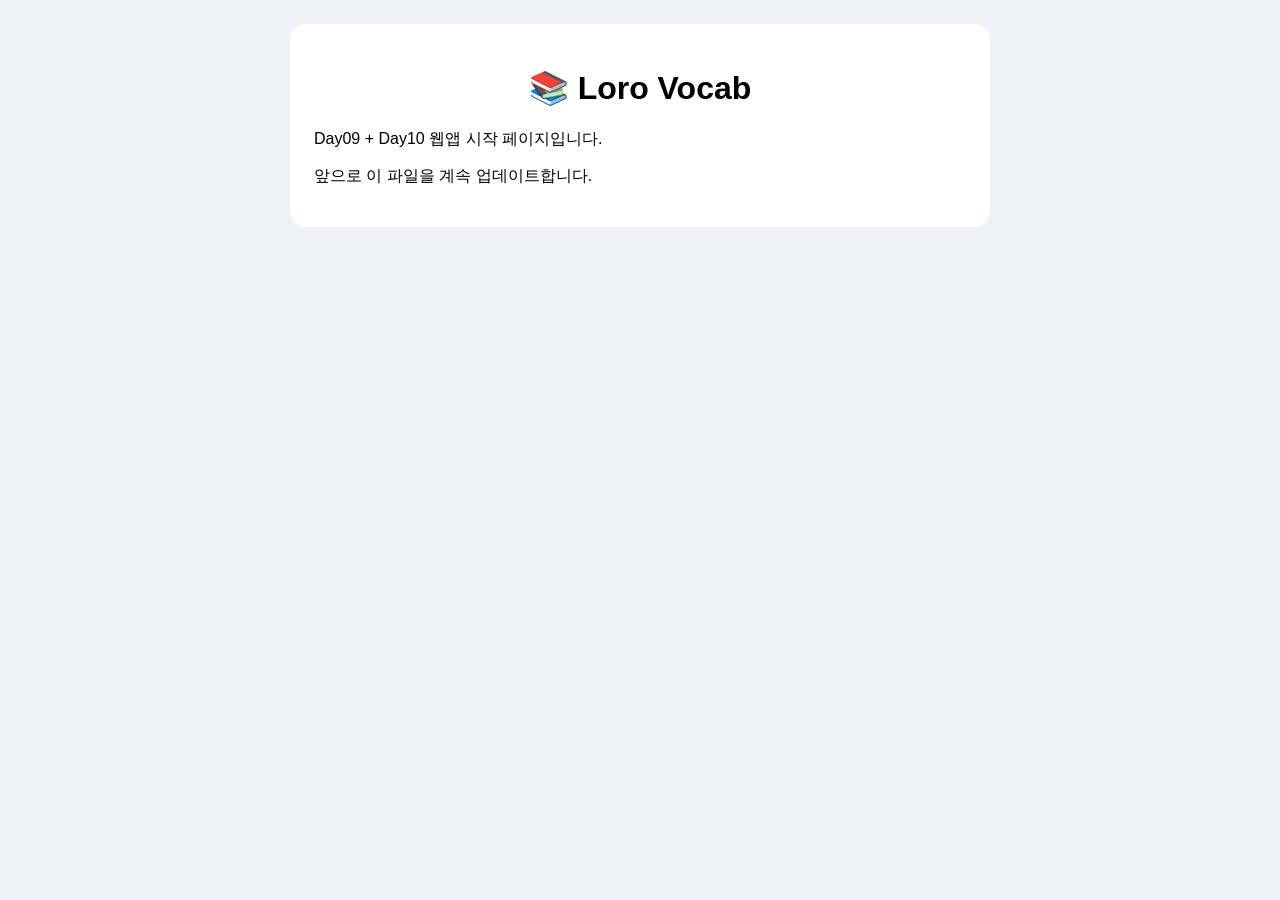
==== index.html @ e82e2d78 "Add files via upload" ====
<!doctype html><html><head><meta charset='utf-8'><meta name='viewport' content='width=device-width,initial-scale=1'><title>Loro Vocab</title><style>body{font-family:Arial;background:#eef2f7;max-width:700px;margin:auto;padding:24px}.card{background:#fff;padding:24px;border-radius:16px}h1{text-align:center}</style></head><body><div class='card'><h1>📚 Loro Vocab</h1><p>Day09 + Day10 웹앱 시작 페이지입니다.</p><p>앞으로 이 파일을 계속 업데이트합니다.</p></div></body></html>
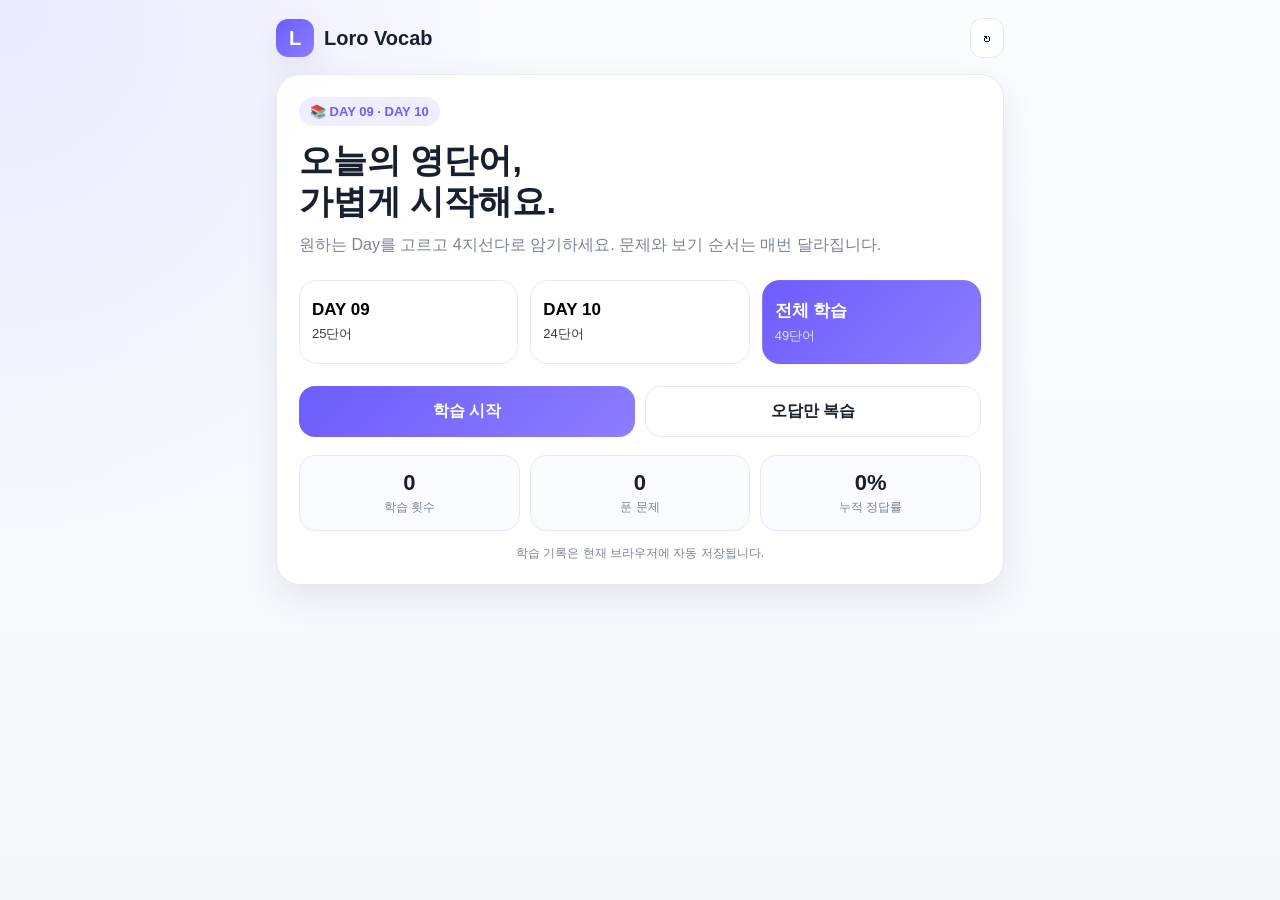
==== commit 04b40011: "Add files via upload" ====
--- a/index.html
+++ b/index.html
@@ -1 +1,296 @@
-<!doctype html><html><head><meta charset='utf-8'><meta name='viewport' content='width=device-width,initial-scale=1'><title>Loro Vocab</title><style>body{font-family:Arial;background:#eef2f7;max-width:700px;margin:auto;padding:24px}.card{background:#fff;padding:24px;border-radius:16px}h1{text-align:center}</style></head><body><div class='card'><h1>📚 Loro Vocab</h1><p>Day09 + Day10 웹앱 시작 페이지입니다.</p><p>앞으로 이 파일을 계속 업데이트합니다.</p></div></body></html>+<!doctype html>
+<html lang="ko">
+<head>
+<meta charset="utf-8">
+<meta name="viewport" content="width=device-width,initial-scale=1,viewport-fit=cover">
+<meta name="theme-color" content="#6d5dfc">
+<title>Loro Vocab</title>
+<style>
+:root {
+  --bg:#f5f7fb; --panel:#ffffff; --text:#18202f; --muted:#7a8496;
+  --line:#e6eaf0; --primary:#6d5dfc; --primary-2:#8c7dff;
+  --good:#22a06b; --bad:#e5484d; --shadow:0 12px 34px rgba(30,42,80,.09);
+}
+*{box-sizing:border-box}
+body{margin:0;background:
+radial-gradient(circle at top left,rgba(109,93,252,.12),transparent 35%),
+linear-gradient(180deg,#fbfcff 0%,var(--bg) 100%);
+color:var(--text);font-family:-apple-system,BlinkMacSystemFont,"Segoe UI",Roboto,"Noto Sans KR",sans-serif;min-height:100vh}
+button{font:inherit}
+.app{max-width:760px;margin:0 auto;padding:18px 16px 40px}
+.topbar{display:flex;align-items:center;justify-content:space-between;margin-bottom:16px}
+.brand{display:flex;align-items:center;gap:10px;font-weight:800;font-size:20px}
+.logo{width:38px;height:38px;border-radius:12px;display:grid;place-items:center;background:linear-gradient(135deg,var(--primary),var(--primary-2));color:#fff;box-shadow:var(--shadow)}
+.icon-btn{border:1px solid var(--line);background:rgba(255,255,255,.9);border-radius:12px;padding:10px 12px;cursor:pointer}
+.panel{background:rgba(255,255,255,.92);border:1px solid rgba(230,234,240,.95);border-radius:24px;padding:22px;box-shadow:var(--shadow);backdrop-filter:blur(12px)}
+.hidden{display:none!important}
+.hero h1{font-size:34px;line-height:1.2;margin:0 0 10px}
+.hero p{margin:0;color:var(--muted);line-height:1.65}
+.pill{display:inline-flex;align-items:center;gap:6px;background:#f0edff;color:var(--primary);border-radius:999px;padding:7px 11px;font-size:13px;font-weight:700;margin-bottom:14px}
+.day-grid{display:grid;grid-template-columns:repeat(3,1fr);gap:12px;margin:22px 0}
+.day-btn{border:1px solid var(--line);background:#fff;border-radius:18px;padding:18px 12px;cursor:pointer;text-align:left;transition:.18s ease}
+.day-btn:hover{transform:translateY(-1px);border-color:#cfc8ff}
+.day-btn.active{background:linear-gradient(135deg,var(--primary),var(--primary-2));color:#fff;border-color:transparent}
+.day-btn strong{display:block;font-size:17px;margin-bottom:4px}
+.day-btn span{font-size:13px;opacity:.78}
+.actions{display:grid;grid-template-columns:1fr 1fr;gap:10px}
+.primary,.secondary{border-radius:16px;padding:14px 16px;font-weight:800;cursor:pointer}
+.primary{border:0;background:linear-gradient(135deg,var(--primary),var(--primary-2));color:#fff}
+.secondary{border:1px solid var(--line);background:#fff;color:var(--text)}
+.stats{display:grid;grid-template-columns:repeat(3,1fr);gap:10px;margin-top:18px}
+.stat{background:#fafbff;border:1px solid var(--line);border-radius:16px;padding:14px;text-align:center}
+.stat strong{display:block;font-size:22px}
+.stat span{display:block;font-size:12px;color:var(--muted);margin-top:3px}
+.progress-track{height:10px;background:#edf0f5;border-radius:999px;overflow:hidden;margin-bottom:18px}
+.progress-bar{height:100%;width:0;background:linear-gradient(90deg,var(--primary),var(--primary-2));transition:.25s}
+.quiz-meta{display:flex;justify-content:space-between;color:var(--muted);font-size:14px}
+.word-card{text-align:center;padding:28px 12px 18px}
+.word-card .label{font-size:13px;color:var(--muted);margin-bottom:8px}
+.word{font-size:clamp(42px,9vw,68px);font-weight:900;letter-spacing:-1.5px;word-break:break-word}
+.speak{margin:14px auto 0;border:1px solid var(--line);background:#fff;border-radius:999px;padding:9px 13px;cursor:pointer}
+.options{display:grid;gap:11px;margin-top:8px}
+.option{width:100%;text-align:left;border:1px solid var(--line);background:#fff;color:var(--text);padding:16px;border-radius:16px;cursor:pointer;line-height:1.5;transition:.16s}
+.option:hover{border-color:#cfc8ff;background:#fcfbff}
+.option.correct{background:#e9f9f1;border-color:var(--good);color:#11633f}
+.option.wrong{background:#fff0f1;border-color:var(--bad);color:#8b1e24}
+.feedback{min-height:30px;margin:16px 0 8px;text-align:center;font-weight:800}
+.result-score{text-align:center;font-size:56px;font-weight:900;margin:8px 0}
+.result-sub{text-align:center;color:var(--muted);margin-bottom:20px}
+.wrong-list{display:grid;gap:9px;margin:14px 0 18px}
+.wrong-item{display:flex;justify-content:space-between;gap:14px;align-items:flex-start;border:1px solid var(--line);background:#fff;border-radius:14px;padding:12px 14px}
+.wrong-item span{text-align:right;color:var(--muted);font-size:14px;line-height:1.45}
+.footer-note{margin-top:14px;color:var(--muted);font-size:12px;text-align:center}
+@media(max-width:560px){
+  .day-grid{grid-template-columns:1fr}
+  .actions{grid-template-columns:1fr}
+  .stats{grid-template-columns:repeat(3,1fr)}
+  .panel{padding:18px;border-radius:20px}
+  .hero h1{font-size:29px}
+}
+</style>
+</head>
+<body>
+<main class="app">
+  <header class="topbar">
+    <div class="brand"><div class="logo">L</div><span>Loro Vocab</span></div>
+    <button id="resetBtn" class="icon-btn" title="기록 초기화">↻</button>
+  </header>
+
+  <section id="home" class="panel">
+    <div class="hero">
+      <div class="pill">📚 DAY 09 · DAY 10</div>
+      <h1>오늘의 영단어,<br>가볍게 시작해요.</h1>
+      <p>원하는 Day를 고르고 4지선다로 암기하세요. 문제와 보기 순서는 매번 달라집니다.</p>
+    </div>
+
+    <div class="day-grid">
+      <button class="day-btn" data-day="9"><strong>DAY 09</strong><span>25단어</span></button>
+      <button class="day-btn" data-day="10"><strong>DAY 10</strong><span>24단어</span></button>
+      <button class="day-btn active" data-day="all"><strong>전체 학습</strong><span>49단어</span></button>
+    </div>
+
+    <div class="actions">
+      <button id="startBtn" class="primary">학습 시작</button>
+      <button id="wrongBtn" class="secondary">오답만 복습</button>
+    </div>
+
+    <div class="stats">
+      <div class="stat"><strong id="plays">0</strong><span>학습 횟수</span></div>
+      <div class="stat"><strong id="answeredTotal">0</strong><span>푼 문제</span></div>
+      <div class="stat"><strong id="accuracy">0%</strong><span>누적 정답률</span></div>
+    </div>
+    <div class="footer-note">학습 기록은 현재 브라우저에 자동 저장됩니다.</div>
+  </section>
+
+  <section id="quiz" class="panel hidden">
+    <div class="progress-track"><div id="progress" class="progress-bar"></div></div>
+    <div class="quiz-meta"><span id="counter"></span><span id="score"></span></div>
+
+    <div class="word-card">
+      <div class="label">다음 단어의 뜻을 고르세요</div>
+      <div id="word" class="word"></div>
+      <button id="speakBtn" class="speak">🔊 발음 듣기</button>
+    </div>
+
+    <div id="options" class="options"></div>
+    <div id="feedback" class="feedback" aria-live="polite"></div>
+    <button id="nextBtn" class="primary hidden">다음 문제</button>
+    <button id="homeBtn" class="secondary" style="width:100%;margin-top:10px">학습 종료</button>
+  </section>
+
+  <section id="result" class="panel hidden">
+    <div class="pill">🎉 학습 완료</div>
+    <div id="resultScore" class="result-score"></div>
+    <div id="resultText" class="result-sub"></div>
+    <h2 style="margin:0 0 8px">틀린 단어</h2>
+    <div id="wrongList" class="wrong-list"></div>
+    <div class="actions">
+      <button id="againBtn" class="primary">같은 범위 다시</button>
+      <button id="resultHomeBtn" class="secondary">메인으로</button>
+    </div>
+  </section>
+</main>
+
+<script>
+const words=[{"day": 9, "word": "contrary", "meaning": "반대의 / 반대(되는 것)"}, {"day": 9, "word": "contrast", "meaning": "대조, 대비 / 대조하다"}, {"day": 9, "word": "controversy", "meaning": "논쟁, 논란"}, {"day": 9, "word": "counterattack", "meaning": "반격 / 반격하다"}, {"day": 9, "word": "counterfeit", "meaning": "위조의, 가짜의 / 위조품, 가짜 / 위조하다"}, {"day": 9, "word": "counterpart", "meaning": "상대방, 대응하는 사람(것)"}, {"day": 9, "word": "withdraw", "meaning": "철회하다, 취소하다, 그만두다, 인출하다, 철수하다"}, {"day": 9, "word": "withhold", "meaning": "주지 않다, 유보하다"}, {"day": 9, "word": "withstand", "meaning": "저항하다, 견디다"}, {"day": 9, "word": "adjust", "meaning": "맞추다, 조정하다, 적응하다"}, {"day": 9, "word": "accompany", "meaning": "동행하다, 수반하다"}, {"day": 9, "word": "accustomed", "meaning": "익숙한"}, {"day": 9, "word": "account", "meaning": "계좌, 설명, 이유, 계산서, 계정 / 설명하다, 원인이 되다, 차지하다"}, {"day": 9, "word": "accumulate", "meaning": "모으다, 축적하다"}, {"day": 9, "word": "appoint", "meaning": "임명하다, 지정하다, 정하다"}, {"day": 9, "word": "approach", "meaning": "접근, 접근법 / 접근하다, 다가가다, 다루다"}, {"day": 9, "word": "await", "meaning": "기다리다"}, {"day": 9, "word": "abandon", "meaning": "버리다, 떠나다, 포기하다"}, {"day": 9, "word": "arrogant", "meaning": "거만한, 오만한"}, {"day": 9, "word": "telescope", "meaning": "망원경"}, {"day": 9, "word": "telegraph", "meaning": "전보 / 전보를 치다, 알리다"}, {"day": 9, "word": "telecommute", "meaning": "재택근무하다"}, {"day": 9, "word": "autograph", "meaning": "사인, 자필 서명 / 사인하다"}, {"day": 9, "word": "autobiography", "meaning": "자서전"}, {"day": 9, "word": "automobile", "meaning": "자동차 / 자동차의"}, {"day": 10, "word": "geography", "meaning": "지리학"}, {"day": 10, "word": "geology", "meaning": "지질학"}, {"day": 10, "word": "geometry", "meaning": "기하학"}, {"day": 10, "word": "multiple", "meaning": "다수의, 다양한 / 배수"}, {"day": 10, "word": "multimedia", "meaning": "멀티미디어 / 멀티미디어의"}, {"day": 10, "word": "multitude", "meaning": "다수, 군중"}, {"day": 10, "word": "monologue", "meaning": "독백"}, {"day": 10, "word": "monoculture", "meaning": "단일 재배, 단일 문화(사회)"}, {"day": 10, "word": "union", "meaning": "조합, 연합, 단체"}, {"day": 10, "word": "unique", "meaning": "유일한, 독특한"}, {"day": 10, "word": "unify", "meaning": "통일하다, 통합하다"}, {"day": 10, "word": "unite", "meaning": "연합하다, 결합하다"}, {"day": 10, "word": "unit", "meaning": "단위, 부대, 유닛"}, {"day": 10, "word": "universe", "meaning": "우주, 전 세계"}, {"day": 10, "word": "uniform", "meaning": "제복, 교복 / 동일한, 일관된"}, {"day": 10, "word": "bilingual", "meaning": "2개 국어를 사용하는 / 2개 국어 사용자"}, {"day": 10, "word": "balance", "meaning": "균형 / 균형을 잡다"}, {"day": 10, "word": "duplicate", "meaning": "복사하다, 복제하다 / 복사의, 복사본, 복제품"}, {"day": 10, "word": "dual", "meaning": "둘의, 이중의"}, {"day": 10, "word": "twilight", "meaning": "황혼, 해질녘"}, {"day": 10, "word": "twist", "meaning": "비틀기, 굴곡 / 비틀다, 꼬다, 왜곡하다"}, {"day": 10, "word": "triangle", "meaning": "삼각형"}, {"day": 10, "word": "tribe", "meaning": "부족, 종족"}, {"day": 10, "word": "trivial", "meaning": "사소한, 하찮은"}];
+const state={selected:"all",quiz:[],index:0,score:0,answered:false,wrong:[]};
+const $=id=>document.getElementById(id);
+
+function shuffle(arr){
+  const a=[...arr];
+  for(let i=a.length-1;i>0;i--){
+    const j=Math.floor(Math.random()*(i+1));
+    [a[i],a[j]]=[a[j],a[i]];
+  }
+  return a;
+}
+
+function renderStats(){
+  const s=JSON.parse(localStorage.getItem("loroStats")||'{"plays":0,"answered":0,"correct":0}');
+  $("plays").textContent=s.plays;
+  $("answeredTotal").textContent=s.answered;
+  $("accuracy").textContent=s.answered?Math.round(s.correct/s.answered*100)+"%":"0%";
+}
+
+document.querySelectorAll(".day-btn").forEach(btn=>{
+  btn.addEventListener("click",()=>{
+    state.selected=btn.dataset.day;
+    document.querySelectorAll(".day-btn").forEach(x=>x.classList.remove("active"));
+    btn.classList.add("active");
+  });
+});
+
+function start(mode="normal"){
+  let pool;
+  if(mode==="wrong"){
+    const saved=JSON.parse(localStorage.getItem("loroWrong")||"[]");
+    pool=words.filter(w=>saved.includes(w.word));
+    if(pool.length<4){
+      alert("오답 단어가 4개 이상 쌓이면 복습할 수 있어요.");
+      return;
+    }
+  } else {
+    pool=state.selected==="all"?words:words.filter(w=>String(w.day)===state.selected);
+  }
+
+  state.quiz=shuffle(pool);
+  state.index=0;
+  state.score=0;
+  state.wrong=[];
+  state.answered=false;
+
+  $("home").classList.add("hidden");
+  $("result").classList.add("hidden");
+  $("quiz").classList.remove("hidden");
+  showQuestion();
+}
+
+function showQuestion(){
+  const q=state.quiz[state.index];
+  state.answered=false;
+  $("nextBtn").classList.add("hidden");
+  $("feedback").textContent="";
+  $("counter").textContent=`${state.index+1} / ${state.quiz.length}`;
+  $("score").textContent=`점수 ${state.score}`;
+  $("progress").style.width=`${(state.index/state.quiz.length)*100}%`;
+  $("word").textContent=q.word;
+
+  const distractors=shuffle(words.filter(w=>w.word!==q.word)).slice(0,3).map(w=>w.meaning);
+  const choices=shuffle([q.meaning,...distractors]);
+  $("options").innerHTML="";
+
+  choices.forEach(choice=>{
+    const btn=document.createElement("button");
+    btn.className="option";
+    btn.textContent=choice;
+    btn.addEventListener("click",()=>checkAnswer(btn,choice,q));
+    $("options").appendChild(btn);
+  });
+}
+
+function checkAnswer(btn,choice,q){
+  if(state.answered)return;
+  state.answered=true;
+  document.querySelectorAll(".option").forEach(x=>x.disabled=true);
+
+  if(choice===q.meaning){
+    btn.classList.add("correct");
+    state.score++;
+    $("feedback").textContent="✅ 정답입니다!";
+  } else {
+    btn.classList.add("wrong");
+    document.querySelectorAll(".option").forEach(x=>{
+      if(x.textContent===q.meaning)x.classList.add("correct");
+    });
+    $("feedback").textContent=`❌ 정답: ${q.meaning}`;
+    state.wrong.push(q);
+    const saved=new Set(JSON.parse(localStorage.getItem("loroWrong")||"[]"));
+    saved.add(q.word);
+    localStorage.setItem("loroWrong",JSON.stringify([...saved]));
+  }
+
+  $("score").textContent=`점수 ${state.score}`;
+  $("nextBtn").classList.remove("hidden");
+}
+
+function nextQuestion(){
+  state.index++;
+  if(state.index>=state.quiz.length)finish();
+  else showQuestion();
+}
+
+function finish(){
+  const s=JSON.parse(localStorage.getItem("loroStats")||'{"plays":0,"answered":0,"correct":0}');
+  s.plays++;
+  s.answered+=state.quiz.length;
+  s.correct+=state.score;
+  localStorage.setItem("loroStats",JSON.stringify(s));
+
+  $("quiz").classList.add("hidden");
+  $("result").classList.remove("hidden");
+  $("resultScore").textContent=`${state.score} / ${state.quiz.length}`;
+  $("resultText").textContent=`정답률 ${Math.round(state.score/state.quiz.length*100)}%`;
+
+  $("wrongList").innerHTML=state.wrong.length
+    ? state.wrong.map(w=>`<div class="wrong-item"><strong>${w.word}</strong><span>${w.meaning}</span></div>`).join("")
+    : "<div class='footer-note'>모든 문제를 맞혔어요. 훌륭해요!</div>";
+  renderStats();
+}
+
+function goHome(){
+  $("quiz").classList.add("hidden");
+  $("result").classList.add("hidden");
+  $("home").classList.remove("hidden");
+  renderStats();
+}
+
+function speakWord(){
+  if(!("speechSynthesis" in window)){
+    alert("이 브라우저에서는 발음 기능을 지원하지 않습니다.");
+    return;
+  }
+  speechSynthesis.cancel();
+  const u=new SpeechSynthesisUtterance($("word").textContent);
+  u.lang="en-US";
+  u.rate=.85;
+  speechSynthesis.speak(u);
+}
+
+$("startBtn").addEventListener("click",()=>start());
+$("wrongBtn").addEventListener("click",()=>start("wrong"));
+$("nextBtn").addEventListener("click",nextQuestion);
+$("homeBtn").addEventListener("click",goHome);
+$("againBtn").addEventListener("click",()=>start());
+$("resultHomeBtn").addEventListener("click",goHome);
+$("speakBtn").addEventListener("click",speakWord);
+$("resetBtn").addEventListener("click",()=>{
+  if(confirm("학습 기록과 오답 목록을 모두 초기화할까요?")){
+    localStorage.removeItem("loroStats");
+    localStorage.removeItem("loroWrong");
+    renderStats();
+  }
+});
+renderStats();
+</script>
+</body>
+</html>
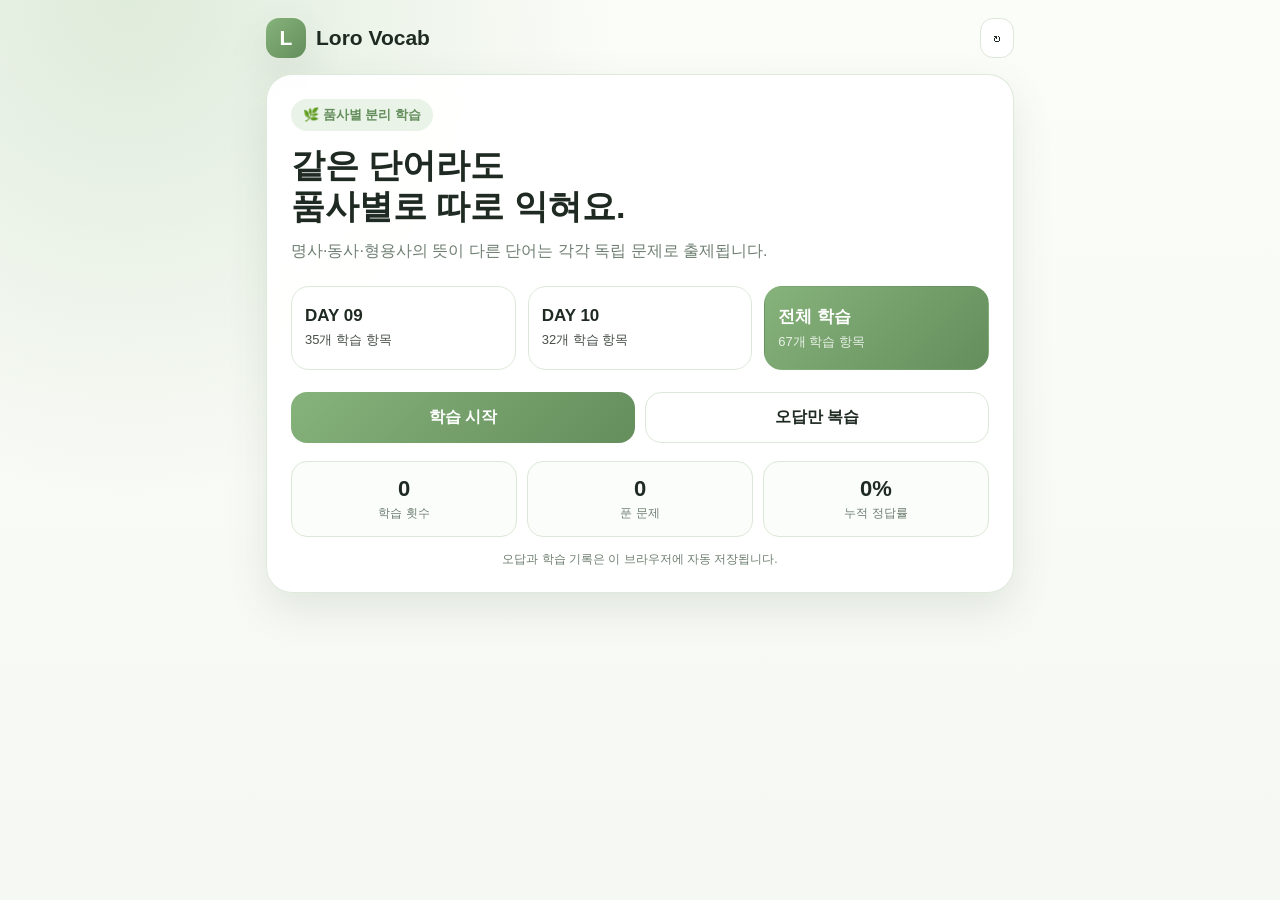
==== commit 81e335c1: "Add files via upload" ====
--- a/index.html
+++ b/index.html
@@ -3,139 +3,177 @@
 <head>
 <meta charset="utf-8">
 <meta name="viewport" content="width=device-width,initial-scale=1,viewport-fit=cover">
-<meta name="theme-color" content="#6d5dfc">
+<meta name="theme-color" content="#86B27B">
 <title>Loro Vocab</title>
 <style>
 :root {
-  --bg:#f5f7fb; --panel:#ffffff; --text:#18202f; --muted:#7a8496;
-  --line:#e6eaf0; --primary:#6d5dfc; --primary-2:#8c7dff;
-  --good:#22a06b; --bad:#e5484d; --shadow:0 12px 34px rgba(30,42,80,.09);
+  --bg:#f5f8f3;
+  --panel:#ffffff;
+  --text:#1f2a22;
+  --muted:#6f7f72;
+  --line:#dce8d8;
+  --primary:#86B27B;
+  --primary-dark:#648E5C;
+  --primary-soft:#eaf3e7;
+  --good:#2f7d4a;
+  --bad:#c85d5d;
+  --shadow:0 16px 40px rgba(67,94,62,.12);
 }
 *{box-sizing:border-box}
-body{margin:0;background:
-radial-gradient(circle at top left,rgba(109,93,252,.12),transparent 35%),
-linear-gradient(180deg,#fbfcff 0%,var(--bg) 100%);
-color:var(--text);font-family:-apple-system,BlinkMacSystemFont,"Segoe UI",Roboto,"Noto Sans KR",sans-serif;min-height:100vh}
+body{
+  margin:0;
+  min-height:100vh;
+  font-family:-apple-system,BlinkMacSystemFont,"Segoe UI",Roboto,"Noto Sans KR",sans-serif;
+  color:var(--text);
+  background:
+    radial-gradient(circle at 10% 0%,rgba(134,178,123,.24),transparent 34%),
+    linear-gradient(180deg,#fbfdf9 0%,var(--bg) 100%);
+}
 button{font:inherit}
-.app{max-width:760px;margin:0 auto;padding:18px 16px 40px}
+.app{max-width:780px;margin:0 auto;padding:18px 16px 44px}
 .topbar{display:flex;align-items:center;justify-content:space-between;margin-bottom:16px}
-.brand{display:flex;align-items:center;gap:10px;font-weight:800;font-size:20px}
-.logo{width:38px;height:38px;border-radius:12px;display:grid;place-items:center;background:linear-gradient(135deg,var(--primary),var(--primary-2));color:#fff;box-shadow:var(--shadow)}
-.icon-btn{border:1px solid var(--line);background:rgba(255,255,255,.9);border-radius:12px;padding:10px 12px;cursor:pointer}
-.panel{background:rgba(255,255,255,.92);border:1px solid rgba(230,234,240,.95);border-radius:24px;padding:22px;box-shadow:var(--shadow);backdrop-filter:blur(12px)}
+.brand{display:flex;align-items:center;gap:10px;font-weight:850;font-size:21px}
+.logo{
+  width:40px;height:40px;border-radius:13px;display:grid;place-items:center;
+  background:linear-gradient(135deg,var(--primary),var(--primary-dark));
+  color:white;box-shadow:var(--shadow)
+}
+.icon-btn{border:1px solid var(--line);background:#fff;border-radius:13px;padding:10px 12px;cursor:pointer;color:var(--text)}
+.panel{
+  background:rgba(255,255,255,.94);border:1px solid rgba(220,232,216,.95);
+  border-radius:26px;padding:24px;box-shadow:var(--shadow);backdrop-filter:blur(12px)
+}
 .hidden{display:none!important}
+.pill{
+  display:inline-flex;align-items:center;gap:6px;background:var(--primary-soft);
+  color:var(--primary-dark);border-radius:999px;padding:7px 12px;
+  font-size:13px;font-weight:800;margin-bottom:14px
+}
 .hero h1{font-size:34px;line-height:1.2;margin:0 0 10px}
-.hero p{margin:0;color:var(--muted);line-height:1.65}
-.pill{display:inline-flex;align-items:center;gap:6px;background:#f0edff;color:var(--primary);border-radius:999px;padding:7px 11px;font-size:13px;font-weight:700;margin-bottom:14px}
+.hero p{margin:0;color:var(--muted);line-height:1.7}
 .day-grid{display:grid;grid-template-columns:repeat(3,1fr);gap:12px;margin:22px 0}
-.day-btn{border:1px solid var(--line);background:#fff;border-radius:18px;padding:18px 12px;cursor:pointer;text-align:left;transition:.18s ease}
-.day-btn:hover{transform:translateY(-1px);border-color:#cfc8ff}
-.day-btn.active{background:linear-gradient(135deg,var(--primary),var(--primary-2));color:#fff;border-color:transparent}
+.day-btn{
+  border:1px solid var(--line);background:#fff;border-radius:18px;padding:18px 13px;
+  cursor:pointer;text-align:left;transition:.18s ease;color:var(--text)
+}
+.day-btn:hover{transform:translateY(-1px);border-color:var(--primary)}
+.day-btn.active{background:linear-gradient(135deg,var(--primary),var(--primary-dark));color:#fff;border-color:transparent}
 .day-btn strong{display:block;font-size:17px;margin-bottom:4px}
-.day-btn span{font-size:13px;opacity:.78}
+.day-btn span{font-size:13px;opacity:.82}
 .actions{display:grid;grid-template-columns:1fr 1fr;gap:10px}
-.primary,.secondary{border-radius:16px;padding:14px 16px;font-weight:800;cursor:pointer}
-.primary{border:0;background:linear-gradient(135deg,var(--primary),var(--primary-2));color:#fff}
+.primary,.secondary{border-radius:16px;padding:14px 16px;font-weight:850;cursor:pointer}
+.primary{border:0;background:linear-gradient(135deg,var(--primary),var(--primary-dark));color:#fff}
 .secondary{border:1px solid var(--line);background:#fff;color:var(--text)}
 .stats{display:grid;grid-template-columns:repeat(3,1fr);gap:10px;margin-top:18px}
-.stat{background:#fafbff;border:1px solid var(--line);border-radius:16px;padding:14px;text-align:center}
+.stat{background:#fbfdfb;border:1px solid var(--line);border-radius:16px;padding:14px;text-align:center}
 .stat strong{display:block;font-size:22px}
 .stat span{display:block;font-size:12px;color:var(--muted);margin-top:3px}
-.progress-track{height:10px;background:#edf0f5;border-radius:999px;overflow:hidden;margin-bottom:18px}
-.progress-bar{height:100%;width:0;background:linear-gradient(90deg,var(--primary),var(--primary-2));transition:.25s}
+.progress-track{height:10px;background:#edf3eb;border-radius:999px;overflow:hidden;margin-bottom:18px}
+.progress-bar{height:100%;width:0;background:linear-gradient(90deg,var(--primary),var(--primary-dark));transition:.25s}
 .quiz-meta{display:flex;justify-content:space-between;color:var(--muted);font-size:14px}
 .word-card{text-align:center;padding:28px 12px 18px}
-.word-card .label{font-size:13px;color:var(--muted);margin-bottom:8px}
+.word-card .label{font-size:13px;color:var(--muted);margin-bottom:10px}
 .word{font-size:clamp(42px,9vw,68px);font-weight:900;letter-spacing:-1.5px;word-break:break-word}
-.speak{margin:14px auto 0;border:1px solid var(--line);background:#fff;border-radius:999px;padding:9px 13px;cursor:pointer}
+.pos-badge{
+  display:inline-block;margin-top:10px;padding:7px 12px;border-radius:999px;
+  background:var(--primary-soft);color:var(--primary-dark);font-weight:850;font-size:14px
+}
+.speak{margin:13px auto 0;border:1px solid var(--line);background:#fff;border-radius:999px;padding:9px 13px;cursor:pointer}
 .options{display:grid;gap:11px;margin-top:8px}
-.option{width:100%;text-align:left;border:1px solid var(--line);background:#fff;color:var(--text);padding:16px;border-radius:16px;cursor:pointer;line-height:1.5;transition:.16s}
-.option:hover{border-color:#cfc8ff;background:#fcfbff}
-.option.correct{background:#e9f9f1;border-color:var(--good);color:#11633f}
-.option.wrong{background:#fff0f1;border-color:var(--bad);color:#8b1e24}
-.feedback{min-height:30px;margin:16px 0 8px;text-align:center;font-weight:800}
+.option{
+  width:100%;text-align:left;border:1px solid var(--line);background:#fff;color:var(--text);
+  padding:16px;border-radius:16px;cursor:pointer;line-height:1.5;transition:.16s
+}
+.option:hover{border-color:var(--primary);background:#fbfdf9}
+.option.correct{background:#e8f5e9;border-color:var(--good);color:#225b35}
+.option.wrong{background:#fff0f0;border-color:var(--bad);color:#8b3030}
+.feedback{min-height:30px;margin:16px 0 8px;text-align:center;font-weight:850}
 .result-score{text-align:center;font-size:56px;font-weight:900;margin:8px 0}
 .result-sub{text-align:center;color:var(--muted);margin-bottom:20px}
 .wrong-list{display:grid;gap:9px;margin:14px 0 18px}
-.wrong-item{display:flex;justify-content:space-between;gap:14px;align-items:flex-start;border:1px solid var(--line);background:#fff;border-radius:14px;padding:12px 14px}
+.wrong-item{display:grid;grid-template-columns:1fr auto;gap:10px;border:1px solid var(--line);background:#fff;border-radius:14px;padding:12px 14px}
+.wrong-main strong{display:block}
+.wrong-main small{color:var(--primary-dark);font-weight:800}
 .wrong-item span{text-align:right;color:var(--muted);font-size:14px;line-height:1.45}
 .footer-note{margin-top:14px;color:var(--muted);font-size:12px;text-align:center}
 @media(max-width:560px){
-  .day-grid{grid-template-columns:1fr}
-  .actions{grid-template-columns:1fr}
-  .stats{grid-template-columns:repeat(3,1fr)}
-  .panel{padding:18px;border-radius:20px}
+  .day-grid,.actions{grid-template-columns:1fr}
+  .panel{padding:18px;border-radius:21px}
   .hero h1{font-size:29px}
+  .wrong-item{grid-template-columns:1fr}
+  .wrong-item span{text-align:left}
 }
 </style>
 </head>
 <body>
 <main class="app">
-  <header class="topbar">
-    <div class="brand"><div class="logo">L</div><span>Loro Vocab</span></div>
-    <button id="resetBtn" class="icon-btn" title="기록 초기화">↻</button>
-  </header>
-
-  <section id="home" class="panel">
-    <div class="hero">
-      <div class="pill">📚 DAY 09 · DAY 10</div>
-      <h1>오늘의 영단어,<br>가볍게 시작해요.</h1>
-      <p>원하는 Day를 고르고 4지선다로 암기하세요. 문제와 보기 순서는 매번 달라집니다.</p>
-    </div>
-
-    <div class="day-grid">
-      <button class="day-btn" data-day="9"><strong>DAY 09</strong><span>25단어</span></button>
-      <button class="day-btn" data-day="10"><strong>DAY 10</strong><span>24단어</span></button>
-      <button class="day-btn active" data-day="all"><strong>전체 학습</strong><span>49단어</span></button>
-    </div>
-
-    <div class="actions">
-      <button id="startBtn" class="primary">학습 시작</button>
-      <button id="wrongBtn" class="secondary">오답만 복습</button>
-    </div>
-
-    <div class="stats">
-      <div class="stat"><strong id="plays">0</strong><span>학습 횟수</span></div>
-      <div class="stat"><strong id="answeredTotal">0</strong><span>푼 문제</span></div>
-      <div class="stat"><strong id="accuracy">0%</strong><span>누적 정답률</span></div>
-    </div>
-    <div class="footer-note">학습 기록은 현재 브라우저에 자동 저장됩니다.</div>
-  </section>
-
-  <section id="quiz" class="panel hidden">
-    <div class="progress-track"><div id="progress" class="progress-bar"></div></div>
-    <div class="quiz-meta"><span id="counter"></span><span id="score"></span></div>
-
-    <div class="word-card">
-      <div class="label">다음 단어의 뜻을 고르세요</div>
-      <div id="word" class="word"></div>
-      <button id="speakBtn" class="speak">🔊 발음 듣기</button>
-    </div>
-
-    <div id="options" class="options"></div>
-    <div id="feedback" class="feedback" aria-live="polite"></div>
-    <button id="nextBtn" class="primary hidden">다음 문제</button>
-    <button id="homeBtn" class="secondary" style="width:100%;margin-top:10px">학습 종료</button>
-  </section>
-
-  <section id="result" class="panel hidden">
-    <div class="pill">🎉 학습 완료</div>
-    <div id="resultScore" class="result-score"></div>
-    <div id="resultText" class="result-sub"></div>
-    <h2 style="margin:0 0 8px">틀린 단어</h2>
-    <div id="wrongList" class="wrong-list"></div>
-    <div class="actions">
-      <button id="againBtn" class="primary">같은 범위 다시</button>
-      <button id="resultHomeBtn" class="secondary">메인으로</button>
-    </div>
-  </section>
+<header class="topbar">
+  <div class="brand"><div class="logo">L</div><span>Loro Vocab</span></div>
+  <button id="resetBtn" class="icon-btn" title="학습 기록 초기화">↻</button>
+</header>
+
+<section id="home" class="panel">
+  <div class="hero">
+    <div class="pill">🌿 품사별 분리 학습</div>
+    <h1>같은 단어라도<br>품사별로 따로 익혀요.</h1>
+    <p>명사·동사·형용사의 뜻이 다른 단어는 각각 독립 문제로 출제됩니다.</p>
+  </div>
+
+  <div class="day-grid">
+    <button class="day-btn" data-day="9"><strong>DAY 09</strong><span>35개 학습 항목</span></button>
+    <button class="day-btn" data-day="10"><strong>DAY 10</strong><span>32개 학습 항목</span></button>
+    <button class="day-btn active" data-day="all"><strong>전체 학습</strong><span>67개 학습 항목</span></button>
+  </div>
+
+  <div class="actions">
+    <button id="startBtn" class="primary">학습 시작</button>
+    <button id="wrongBtn" class="secondary">오답만 복습</button>
+  </div>
+
+  <div class="stats">
+    <div class="stat"><strong id="plays">0</strong><span>학습 횟수</span></div>
+    <div class="stat"><strong id="answeredTotal">0</strong><span>푼 문제</span></div>
+    <div class="stat"><strong id="accuracy">0%</strong><span>누적 정답률</span></div>
+  </div>
+  <div class="footer-note">오답과 학습 기록은 이 브라우저에 자동 저장됩니다.</div>
+</section>
+
+<section id="quiz" class="panel hidden">
+  <div class="progress-track"><div id="progress" class="progress-bar"></div></div>
+  <div class="quiz-meta"><span id="counter"></span><span id="score"></span></div>
+
+  <div class="word-card">
+    <div class="label">표시된 품사에 맞는 뜻을 고르세요</div>
+    <div id="word" class="word"></div>
+    <div id="pos" class="pos-badge"></div>
+    <button id="speakBtn" class="speak">🔊 발음 듣기</button>
+  </div>
+
+  <div id="options" class="options"></div>
+  <div id="feedback" class="feedback" aria-live="polite"></div>
+  <button id="nextBtn" class="primary hidden" style="width:100%">다음 문제</button>
+  <button id="homeBtn" class="secondary" style="width:100%;margin-top:10px">학습 종료</button>
+</section>
+
+<section id="result" class="panel hidden">
+  <div class="pill">🎉 학습 완료</div>
+  <div id="resultScore" class="result-score"></div>
+  <div id="resultText" class="result-sub"></div>
+  <h2 style="margin:0 0 8px">틀린 항목</h2>
+  <div id="wrongList" class="wrong-list"></div>
+  <div class="actions">
+    <button id="againBtn" class="primary">같은 범위 다시</button>
+    <button id="resultHomeBtn" class="secondary">메인으로</button>
+  </div>
+</section>
 </main>
 
 <script>
-const words=[{"day": 9, "word": "contrary", "meaning": "반대의 / 반대(되는 것)"}, {"day": 9, "word": "contrast", "meaning": "대조, 대비 / 대조하다"}, {"day": 9, "word": "controversy", "meaning": "논쟁, 논란"}, {"day": 9, "word": "counterattack", "meaning": "반격 / 반격하다"}, {"day": 9, "word": "counterfeit", "meaning": "위조의, 가짜의 / 위조품, 가짜 / 위조하다"}, {"day": 9, "word": "counterpart", "meaning": "상대방, 대응하는 사람(것)"}, {"day": 9, "word": "withdraw", "meaning": "철회하다, 취소하다, 그만두다, 인출하다, 철수하다"}, {"day": 9, "word": "withhold", "meaning": "주지 않다, 유보하다"}, {"day": 9, "word": "withstand", "meaning": "저항하다, 견디다"}, {"day": 9, "word": "adjust", "meaning": "맞추다, 조정하다, 적응하다"}, {"day": 9, "word": "accompany", "meaning": "동행하다, 수반하다"}, {"day": 9, "word": "accustomed", "meaning": "익숙한"}, {"day": 9, "word": "account", "meaning": "계좌, 설명, 이유, 계산서, 계정 / 설명하다, 원인이 되다, 차지하다"}, {"day": 9, "word": "accumulate", "meaning": "모으다, 축적하다"}, {"day": 9, "word": "appoint", "meaning": "임명하다, 지정하다, 정하다"}, {"day": 9, "word": "approach", "meaning": "접근, 접근법 / 접근하다, 다가가다, 다루다"}, {"day": 9, "word": "await", "meaning": "기다리다"}, {"day": 9, "word": "abandon", "meaning": "버리다, 떠나다, 포기하다"}, {"day": 9, "word": "arrogant", "meaning": "거만한, 오만한"}, {"day": 9, "word": "telescope", "meaning": "망원경"}, {"day": 9, "word": "telegraph", "meaning": "전보 / 전보를 치다, 알리다"}, {"day": 9, "word": "telecommute", "meaning": "재택근무하다"}, {"day": 9, "word": "autograph", "meaning": "사인, 자필 서명 / 사인하다"}, {"day": 9, "word": "autobiography", "meaning": "자서전"}, {"day": 9, "word": "automobile", "meaning": "자동차 / 자동차의"}, {"day": 10, "word": "geography", "meaning": "지리학"}, {"day": 10, "word": "geology", "meaning": "지질학"}, {"day": 10, "word": "geometry", "meaning": "기하학"}, {"day": 10, "word": "multiple", "meaning": "다수의, 다양한 / 배수"}, {"day": 10, "word": "multimedia", "meaning": "멀티미디어 / 멀티미디어의"}, {"day": 10, "word": "multitude", "meaning": "다수, 군중"}, {"day": 10, "word": "monologue", "meaning": "독백"}, {"day": 10, "word": "monoculture", "meaning": "단일 재배, 단일 문화(사회)"}, {"day": 10, "word": "union", "meaning": "조합, 연합, 단체"}, {"day": 10, "word": "unique", "meaning": "유일한, 독특한"}, {"day": 10, "word": "unify", "meaning": "통일하다, 통합하다"}, {"day": 10, "word": "unite", "meaning": "연합하다, 결합하다"}, {"day": 10, "word": "unit", "meaning": "단위, 부대, 유닛"}, {"day": 10, "word": "universe", "meaning": "우주, 전 세계"}, {"day": 10, "word": "uniform", "meaning": "제복, 교복 / 동일한, 일관된"}, {"day": 10, "word": "bilingual", "meaning": "2개 국어를 사용하는 / 2개 국어 사용자"}, {"day": 10, "word": "balance", "meaning": "균형 / 균형을 잡다"}, {"day": 10, "word": "duplicate", "meaning": "복사하다, 복제하다 / 복사의, 복사본, 복제품"}, {"day": 10, "word": "dual", "meaning": "둘의, 이중의"}, {"day": 10, "word": "twilight", "meaning": "황혼, 해질녘"}, {"day": 10, "word": "twist", "meaning": "비틀기, 굴곡 / 비틀다, 꼬다, 왜곡하다"}, {"day": 10, "word": "triangle", "meaning": "삼각형"}, {"day": 10, "word": "tribe", "meaning": "부족, 종족"}, {"day": 10, "word": "trivial", "meaning": "사소한, 하찮은"}];
+const entries=[{"day": 9, "no": "0197", "word": "contrary", "pos": "형용사", "meaning": "반대의"}, {"day": 9, "no": "0197", "word": "contrary", "pos": "명사", "meaning": "반대되는 것"}, {"day": 9, "no": "0198", "word": "contrast", "pos": "명사", "meaning": "대조, 대비"}, {"day": 9, "no": "0198", "word": "contrast", "pos": "동사", "meaning": "대조하다"}, {"day": 9, "no": "0199", "word": "controversy", "pos": "명사", "meaning": "논쟁, 논란"}, {"day": 9, "no": "0200", "word": "counterattack", "pos": "명사", "meaning": "반격"}, {"day": 9, "no": "0200", "word": "counterattack", "pos": "동사", "meaning": "반격하다"}, {"day": 9, "no": "0201", "word": "counterfeit", "pos": "형용사", "meaning": "위조의, 가짜의"}, {"day": 9, "no": "0201", "word": "counterfeit", "pos": "명사", "meaning": "위조품, 가짜"}, {"day": 9, "no": "0201", "word": "counterfeit", "pos": "동사", "meaning": "위조하다"}, {"day": 9, "no": "0202", "word": "counterpart", "pos": "명사", "meaning": "상대방, 대응하는 사람 또는 것"}, {"day": 9, "no": "0203", "word": "withdraw", "pos": "동사", "meaning": "철회하다, 취소하다, 그만두다, 인출하다, 철수하다"}, {"day": 9, "no": "0204", "word": "withhold", "pos": "동사", "meaning": "주지 않다, 유보하다"}, {"day": 9, "no": "0205", "word": "withstand", "pos": "동사", "meaning": "저항하다, 견디다"}, {"day": 9, "no": "0206", "word": "adjust", "pos": "동사", "meaning": "맞추다, 조정하다, 적응하다"}, {"day": 9, "no": "0207", "word": "accompany", "pos": "동사", "meaning": "동행하다, 수반하다"}, {"day": 9, "no": "0208", "word": "accustomed", "pos": "형용사", "meaning": "익숙한"}, {"day": 9, "no": "0209", "word": "account", "pos": "명사", "meaning": "계좌, 설명, 이유, 계산서, 계정"}, {"day": 9, "no": "0209", "word": "account", "pos": "동사", "meaning": "설명하다, 원인이 되다, 차지하다"}, {"day": 9, "no": "0210", "word": "accumulate", "pos": "동사", "meaning": "모으다, 축적하다"}, {"day": 9, "no": "0211", "word": "appoint", "pos": "동사", "meaning": "임명하다, 지정하다, 정하다"}, {"day": 9, "no": "0212", "word": "approach", "pos": "명사", "meaning": "접근, 접근법"}, {"day": 9, "no": "0212", "word": "approach", "pos": "동사", "meaning": "접근하다, 다가가다, 다루다"}, {"day": 9, "no": "0213", "word": "await", "pos": "동사", "meaning": "기다리다"}, {"day": 9, "no": "0214", "word": "abandon", "pos": "동사", "meaning": "버리다, 떠나다, 포기하다"}, {"day": 9, "no": "0215", "word": "arrogant", "pos": "형용사", "meaning": "거만한, 오만한"}, {"day": 9, "no": "0216", "word": "telescope", "pos": "명사", "meaning": "망원경"}, {"day": 9, "no": "0217", "word": "telegraph", "pos": "명사", "meaning": "전보"}, {"day": 9, "no": "0217", "word": "telegraph", "pos": "동사", "meaning": "전보를 치다, 알리다"}, {"day": 9, "no": "0218", "word": "telecommute", "pos": "동사", "meaning": "재택근무하다"}, {"day": 9, "no": "0219", "word": "autograph", "pos": "명사", "meaning": "사인, 자필 서명"}, {"day": 9, "no": "0219", "word": "autograph", "pos": "동사", "meaning": "사인하다"}, {"day": 9, "no": "0220", "word": "autobiography", "pos": "명사", "meaning": "자서전"}, {"day": 9, "no": "0221", "word": "automobile", "pos": "명사", "meaning": "자동차"}, {"day": 9, "no": "0221", "word": "automobile", "pos": "형용사", "meaning": "자동차의"}, {"day": 10, "no": "0222", "word": "geography", "pos": "명사", "meaning": "지리학"}, {"day": 10, "no": "0223", "word": "geology", "pos": "명사", "meaning": "지질학"}, {"day": 10, "no": "0224", "word": "geometry", "pos": "명사", "meaning": "기하학"}, {"day": 10, "no": "0225", "word": "multiple", "pos": "형용사", "meaning": "다수의, 다양한"}, {"day": 10, "no": "0225", "word": "multiple", "pos": "명사", "meaning": "배수"}, {"day": 10, "no": "0226", "word": "multimedia", "pos": "명사", "meaning": "멀티미디어"}, {"day": 10, "no": "0226", "word": "multimedia", "pos": "형용사", "meaning": "멀티미디어의"}, {"day": 10, "no": "0227", "word": "multitude", "pos": "명사", "meaning": "다수, 군중"}, {"day": 10, "no": "0228", "word": "monologue", "pos": "명사", "meaning": "독백"}, {"day": 10, "no": "0229", "word": "monoculture", "pos": "명사", "meaning": "단일 재배, 단일 문화 또는 사회"}, {"day": 10, "no": "0230", "word": "union", "pos": "명사", "meaning": "조합, 연합, 단체"}, {"day": 10, "no": "0231", "word": "unique", "pos": "형용사", "meaning": "유일한, 독특한"}, {"day": 10, "no": "0232", "word": "unify", "pos": "동사", "meaning": "통일하다, 통합하다"}, {"day": 10, "no": "0233", "word": "unite", "pos": "동사", "meaning": "연합하다, 결합하다"}, {"day": 10, "no": "0234", "word": "unit", "pos": "명사", "meaning": "단위, 부대, 유닛"}, {"day": 10, "no": "0235", "word": "universe", "pos": "명사", "meaning": "우주, 전 세계"}, {"day": 10, "no": "0236", "word": "uniform", "pos": "명사", "meaning": "제복, 교복"}, {"day": 10, "no": "0236", "word": "uniform", "pos": "형용사", "meaning": "동일한, 일관된"}, {"day": 10, "no": "0237", "word": "bilingual", "pos": "형용사", "meaning": "2개 국어를 사용하는"}, {"day": 10, "no": "0237", "word": "bilingual", "pos": "명사", "meaning": "2개 국어 사용자"}, {"day": 10, "no": "0238", "word": "balance", "pos": "명사", "meaning": "균형"}, {"day": 10, "no": "0238", "word": "balance", "pos": "동사", "meaning": "균형을 잡다"}, {"day": 10, "no": "0239", "word": "duplicate", "pos": "동사", "meaning": "복사하다, 복제하다"}, {"day": 10, "no": "0239", "word": "duplicate", "pos": "형용사", "meaning": "복사의"}, {"day": 10, "no": "0239", "word": "duplicate", "pos": "명사", "meaning": "복사본, 복제품"}, {"day": 10, "no": "0240", "word": "dual", "pos": "형용사", "meaning": "둘의, 이중의"}, {"day": 10, "no": "0241", "word": "twilight", "pos": "명사", "meaning": "황혼, 해질녘"}, {"day": 10, "no": "0242", "word": "twist", "pos": "명사", "meaning": "비틀기, 굴곡"}, {"day": 10, "no": "0242", "word": "twist", "pos": "동사", "meaning": "비틀다, 꼬다, 왜곡하다"}, {"day": 10, "no": "0243", "word": "triangle", "pos": "명사", "meaning": "삼각형"}, {"day": 10, "no": "0244", "word": "tribe", "pos": "명사", "meaning": "부족, 종족"}, {"day": 10, "no": "0245", "word": "trivial", "pos": "형용사", "meaning": "사소한, 하찮은"}];
 const state={selected:"all",quiz:[],index:0,score:0,answered:false,wrong:[]};
 const $=id=>document.getElementById(id);
 
+function keyOf(x){return `${x.day}|${x.word}|${x.pos}`;}
 function shuffle(arr){
   const a=[...arr];
   for(let i=a.length-1;i>0;i--){
@@ -146,7 +184,7 @@
 }
 
 function renderStats(){
-  const s=JSON.parse(localStorage.getItem("loroStats")||'{"plays":0,"answered":0,"correct":0}');
+  const s=JSON.parse(localStorage.getItem("loroPosStats")||'{"plays":0,"answered":0,"correct":0}');
   $("plays").textContent=s.plays;
   $("answeredTotal").textContent=s.answered;
   $("accuracy").textContent=s.answered?Math.round(s.correct/s.answered*100)+"%":"0%";
@@ -163,14 +201,14 @@
 function start(mode="normal"){
   let pool;
   if(mode==="wrong"){
-    const saved=JSON.parse(localStorage.getItem("loroWrong")||"[]");
-    pool=words.filter(w=>saved.includes(w.word));
+    const saved=JSON.parse(localStorage.getItem("loroPosWrong")||"[]");
+    pool=entries.filter(x=>saved.includes(keyOf(x)));
     if(pool.length<4){
-      alert("오답 단어가 4개 이상 쌓이면 복습할 수 있어요.");
+      alert("오답 항목이 4개 이상 쌓이면 복습할 수 있어요.");
       return;
     }
   } else {
-    pool=state.selected==="all"?words:words.filter(w=>String(w.day)===state.selected);
+    pool=state.selected==="all"?entries:entries.filter(x=>String(x.day)===state.selected);
   }
 
   state.quiz=shuffle(pool);
@@ -183,6 +221,18 @@
   $("result").classList.add("hidden");
   $("quiz").classList.remove("hidden");
   showQuestion();
+}
+
+function getDistractors(q){
+  const samePos=shuffle(entries.filter(x=>keyOf(x)!==keyOf(q) && x.pos===q.pos));
+  const other=shuffle(entries.filter(x=>keyOf(x)!==keyOf(q) && x.pos!==q.pos));
+  const merged=[...samePos,...other];
+  const meanings=[];
+  for(const item of merged){
+    if(item.meaning!==q.meaning && !meanings.includes(item.meaning)) meanings.push(item.meaning);
+    if(meanings.length===3) break;
+  }
+  return meanings;
 }
 
 function showQuestion(){
@@ -194,11 +244,10 @@
   $("score").textContent=`점수 ${state.score}`;
   $("progress").style.width=`${(state.index/state.quiz.length)*100}%`;
   $("word").textContent=q.word;
-
-  const distractors=shuffle(words.filter(w=>w.word!==q.word)).slice(0,3).map(w=>w.meaning);
-  const choices=shuffle([q.meaning,...distractors]);
+  $("pos").textContent=q.pos;
+
+  const choices=shuffle([q.meaning,...getDistractors(q)]);
   $("options").innerHTML="";
-
   choices.forEach(choice=>{
     const btn=document.createElement("button");
     btn.className="option";
@@ -224,27 +273,26 @@
     });
     $("feedback").textContent=`❌ 정답: ${q.meaning}`;
     state.wrong.push(q);
-    const saved=new Set(JSON.parse(localStorage.getItem("loroWrong")||"[]"));
-    saved.add(q.word);
-    localStorage.setItem("loroWrong",JSON.stringify([...saved]));
-  }
-
+    const saved=new Set(JSON.parse(localStorage.getItem("loroPosWrong")||"[]"));
+    saved.add(keyOf(q));
+    localStorage.setItem("loroPosWrong",JSON.stringify([...saved]));
+  }
   $("score").textContent=`점수 ${state.score}`;
   $("nextBtn").classList.remove("hidden");
 }
 
 function nextQuestion(){
   state.index++;
-  if(state.index>=state.quiz.length)finish();
+  if(state.index>=state.quiz.length) finish();
   else showQuestion();
 }
 
 function finish(){
-  const s=JSON.parse(localStorage.getItem("loroStats")||'{"plays":0,"answered":0,"correct":0}');
+  const s=JSON.parse(localStorage.getItem("loroPosStats")||'{"plays":0,"answered":0,"correct":0}');
   s.plays++;
   s.answered+=state.quiz.length;
   s.correct+=state.score;
-  localStorage.setItem("loroStats",JSON.stringify(s));
+  localStorage.setItem("loroPosStats",JSON.stringify(s));
 
   $("quiz").classList.add("hidden");
   $("result").classList.remove("hidden");
@@ -252,8 +300,8 @@
   $("resultText").textContent=`정답률 ${Math.round(state.score/state.quiz.length*100)}%`;
 
   $("wrongList").innerHTML=state.wrong.length
-    ? state.wrong.map(w=>`<div class="wrong-item"><strong>${w.word}</strong><span>${w.meaning}</span></div>`).join("")
-    : "<div class='footer-note'>모든 문제를 맞혔어요. 훌륭해요!</div>";
+    ? state.wrong.map(x=>`<div class="wrong-item"><div class="wrong-main"><strong>${x.word}</strong><small>${x.pos}</small></div><span>${x.meaning}</span></div>`).join("")
+    : "<div class='footer-note'>모든 항목을 맞혔어요. 훌륭해요!</div>";
   renderStats();
 }
 
@@ -285,8 +333,8 @@
 $("speakBtn").addEventListener("click",speakWord);
 $("resetBtn").addEventListener("click",()=>{
   if(confirm("학습 기록과 오답 목록을 모두 초기화할까요?")){
-    localStorage.removeItem("loroStats");
-    localStorage.removeItem("loroWrong");
+    localStorage.removeItem("loroPosStats");
+    localStorage.removeItem("loroPosWrong");
     renderStats();
   }
 });
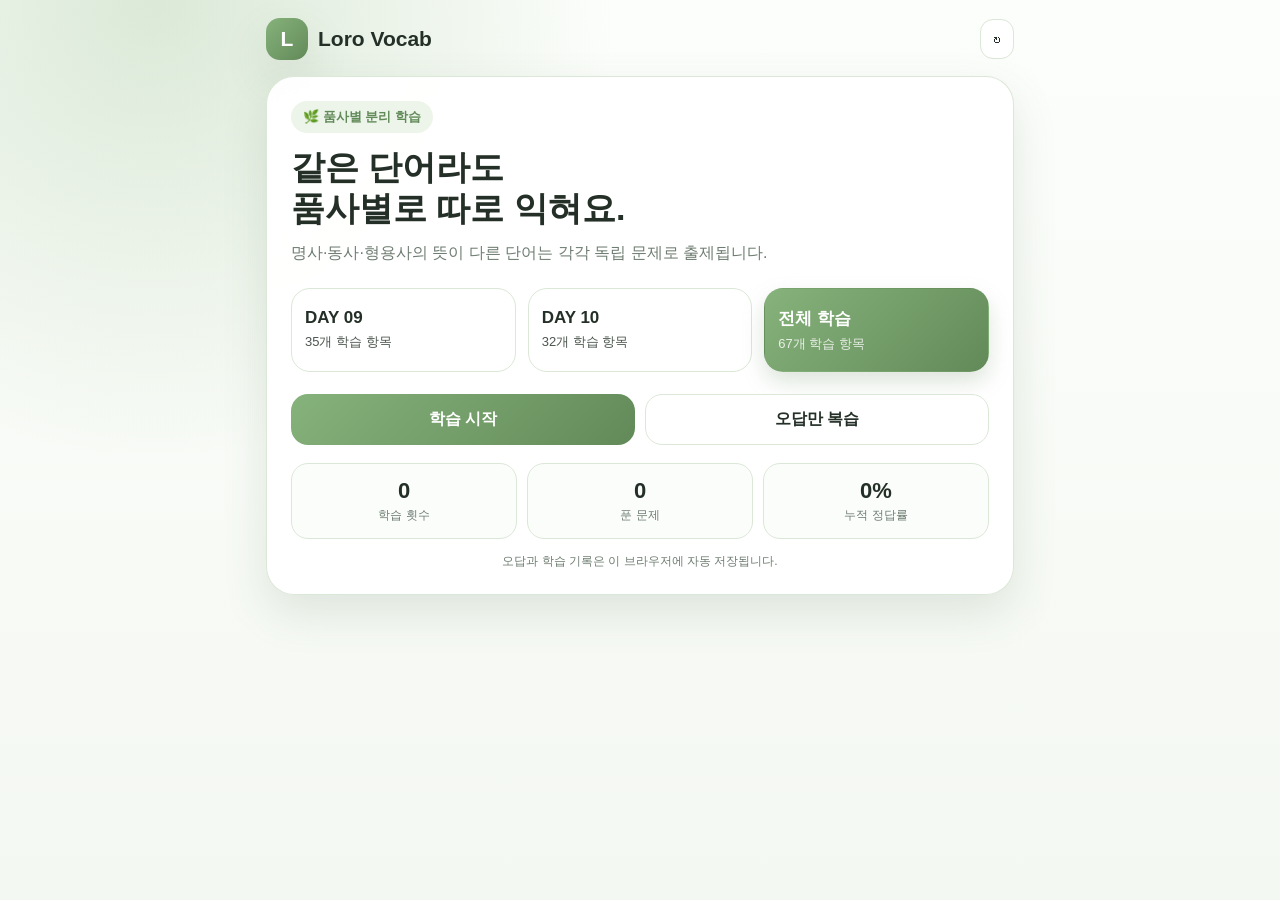
==== commit 91d249fa: "Add files via upload" ====
--- a/index.html
+++ b/index.html
@@ -6,339 +6,79 @@
 <meta name="theme-color" content="#86B27B">
 <title>Loro Vocab</title>
 <style>
-:root {
-  --bg:#f5f8f3;
-  --panel:#ffffff;
-  --text:#1f2a22;
-  --muted:#6f7f72;
-  --line:#dce8d8;
-  --primary:#86B27B;
-  --primary-dark:#648E5C;
-  --primary-soft:#eaf3e7;
-  --good:#2f7d4a;
-  --bad:#c85d5d;
-  --shadow:0 16px 40px rgba(67,94,62,.12);
-}
-*{box-sizing:border-box}
-body{
-  margin:0;
-  min-height:100vh;
-  font-family:-apple-system,BlinkMacSystemFont,"Segoe UI",Roboto,"Noto Sans KR",sans-serif;
-  color:var(--text);
-  background:
-    radial-gradient(circle at 10% 0%,rgba(134,178,123,.24),transparent 34%),
-    linear-gradient(180deg,#fbfdf9 0%,var(--bg) 100%);
-}
-button{font:inherit}
-.app{max-width:780px;margin:0 auto;padding:18px 16px 44px}
-.topbar{display:flex;align-items:center;justify-content:space-between;margin-bottom:16px}
-.brand{display:flex;align-items:center;gap:10px;font-weight:850;font-size:21px}
-.logo{
-  width:40px;height:40px;border-radius:13px;display:grid;place-items:center;
-  background:linear-gradient(135deg,var(--primary),var(--primary-dark));
-  color:white;box-shadow:var(--shadow)
-}
+:root{--bg:#f4f8f2;--panel:#fff;--text:#243027;--muted:#6f7d72;--line:#dbe7d7;--primary:#86B27B;--primary-dark:#628a59;--soft:#edf5ea;--good:#2f7d4a;--bad:#c85d5d;--shadow:0 18px 45px rgba(65,92,59,.13)}
+*{box-sizing:border-box} body{margin:0;min-height:100vh;font-family:-apple-system,BlinkMacSystemFont,"Segoe UI",Roboto,"Noto Sans KR",sans-serif;color:var(--text);background:radial-gradient(circle at 12% 0%,rgba(134,178,123,.28),transparent 32%),linear-gradient(180deg,#fcfefb 0%,var(--bg) 100%)}
+button{font:inherit} .app{max-width:780px;margin:auto;padding:18px 16px 46px} .topbar{display:flex;align-items:center;justify-content:space-between;margin-bottom:16px}
+.brand{display:flex;align-items:center;gap:10px;font-weight:850;font-size:21px} .logo{width:42px;height:42px;border-radius:14px;display:grid;place-items:center;background:linear-gradient(135deg,var(--primary),var(--primary-dark));color:#fff;box-shadow:var(--shadow)}
 .icon-btn{border:1px solid var(--line);background:#fff;border-radius:13px;padding:10px 12px;cursor:pointer;color:var(--text)}
-.panel{
-  background:rgba(255,255,255,.94);border:1px solid rgba(220,232,216,.95);
-  border-radius:26px;padding:24px;box-shadow:var(--shadow);backdrop-filter:blur(12px)
-}
-.hidden{display:none!important}
-.pill{
-  display:inline-flex;align-items:center;gap:6px;background:var(--primary-soft);
-  color:var(--primary-dark);border-radius:999px;padding:7px 12px;
-  font-size:13px;font-weight:800;margin-bottom:14px
-}
-.hero h1{font-size:34px;line-height:1.2;margin:0 0 10px}
-.hero p{margin:0;color:var(--muted);line-height:1.7}
-.day-grid{display:grid;grid-template-columns:repeat(3,1fr);gap:12px;margin:22px 0}
-.day-btn{
-  border:1px solid var(--line);background:#fff;border-radius:18px;padding:18px 13px;
-  cursor:pointer;text-align:left;transition:.18s ease;color:var(--text)
-}
-.day-btn:hover{transform:translateY(-1px);border-color:var(--primary)}
-.day-btn.active{background:linear-gradient(135deg,var(--primary),var(--primary-dark));color:#fff;border-color:transparent}
-.day-btn strong{display:block;font-size:17px;margin-bottom:4px}
-.day-btn span{font-size:13px;opacity:.82}
-.actions{display:grid;grid-template-columns:1fr 1fr;gap:10px}
-.primary,.secondary{border-radius:16px;padding:14px 16px;font-weight:850;cursor:pointer}
-.primary{border:0;background:linear-gradient(135deg,var(--primary),var(--primary-dark));color:#fff}
-.secondary{border:1px solid var(--line);background:#fff;color:var(--text)}
-.stats{display:grid;grid-template-columns:repeat(3,1fr);gap:10px;margin-top:18px}
-.stat{background:#fbfdfb;border:1px solid var(--line);border-radius:16px;padding:14px;text-align:center}
-.stat strong{display:block;font-size:22px}
-.stat span{display:block;font-size:12px;color:var(--muted);margin-top:3px}
-.progress-track{height:10px;background:#edf3eb;border-radius:999px;overflow:hidden;margin-bottom:18px}
-.progress-bar{height:100%;width:0;background:linear-gradient(90deg,var(--primary),var(--primary-dark));transition:.25s}
-.quiz-meta{display:flex;justify-content:space-between;color:var(--muted);font-size:14px}
-.word-card{text-align:center;padding:28px 12px 18px}
-.word-card .label{font-size:13px;color:var(--muted);margin-bottom:10px}
-.word{font-size:clamp(42px,9vw,68px);font-weight:900;letter-spacing:-1.5px;word-break:break-word}
-.pos-badge{
-  display:inline-block;margin-top:10px;padding:7px 12px;border-radius:999px;
-  background:var(--primary-soft);color:var(--primary-dark);font-weight:850;font-size:14px
-}
-.speak{margin:13px auto 0;border:1px solid var(--line);background:#fff;border-radius:999px;padding:9px 13px;cursor:pointer}
+.panel{background:rgba(255,255,255,.95);border:1px solid rgba(219,231,215,.98);border-radius:28px;padding:24px;box-shadow:var(--shadow);backdrop-filter:blur(12px);animation:fadeUp .35s ease}
+.hidden{display:none!important} @keyframes fadeUp{from{opacity:0;transform:translateY(8px)}to{opacity:1;transform:none}}
+.pill{display:inline-flex;align-items:center;gap:6px;background:var(--soft);color:var(--primary-dark);border-radius:999px;padding:7px 12px;font-size:13px;font-weight:800;margin-bottom:14px}
+.hero h1{font-size:34px;line-height:1.2;margin:0 0 10px} .hero p{margin:0;color:var(--muted);line-height:1.7}
+.day-grid{display:grid;grid-template-columns:repeat(3,1fr);gap:12px;margin:22px 0} .day-btn{border:1px solid var(--line);background:#fff;border-radius:19px;padding:18px 13px;cursor:pointer;text-align:left;transition:.18s;color:var(--text)}
+.day-btn:hover{transform:translateY(-2px);border-color:var(--primary)} .day-btn.active{background:linear-gradient(135deg,var(--primary),var(--primary-dark));color:#fff;border-color:transparent;box-shadow:0 10px 22px rgba(98,138,89,.22)}
+.day-btn strong{display:block;font-size:17px;margin-bottom:4px} .day-btn span{font-size:13px;opacity:.82}
+.actions{display:grid;grid-template-columns:1fr 1fr;gap:10px} .primary,.secondary{border-radius:17px;padding:14px 16px;font-weight:850;cursor:pointer;transition:.16s}
+.primary{border:0;background:linear-gradient(135deg,var(--primary),var(--primary-dark));color:#fff} .primary:hover{transform:translateY(-1px)} .secondary{border:1px solid var(--line);background:#fff;color:var(--text)}
+.stats{display:grid;grid-template-columns:repeat(3,1fr);gap:10px;margin-top:18px} .stat{background:#fbfdfb;border:1px solid var(--line);border-radius:17px;padding:14px;text-align:center}
+.stat strong{display:block;font-size:22px} .stat span{display:block;font-size:12px;color:var(--muted);margin-top:3px}
+.progress-track{height:10px;background:#edf3eb;border-radius:999px;overflow:hidden;margin-bottom:18px} .progress-bar{height:100%;width:0;background:linear-gradient(90deg,var(--primary),var(--primary-dark));transition:.3s}
+.quiz-meta{display:flex;justify-content:space-between;color:var(--muted);font-size:14px} .word-card{text-align:center;padding:28px 12px 18px} .label{font-size:13px;color:var(--muted);margin-bottom:10px}
+.word{font-size:clamp(42px,9vw,68px);font-weight:900;letter-spacing:-1.5px;word-break:break-word} .pos-badge{display:inline-block;margin-top:10px;padding:7px 12px;border-radius:999px;background:var(--soft);color:var(--primary-dark);font-weight:850;font-size:14px}
 .options{display:grid;gap:11px;margin-top:8px}
-.option{
-  width:100%;text-align:left;border:1px solid var(--line);background:#fff;color:var(--text);
-  padding:16px;border-radius:16px;cursor:pointer;line-height:1.5;transition:.16s
-}
-.option:hover{border-color:var(--primary);background:#fbfdf9}
-.option.correct{background:#e8f5e9;border-color:var(--good);color:#225b35}
-.option.wrong{background:#fff0f0;border-color:var(--bad);color:#8b3030}
-.feedback{min-height:30px;margin:16px 0 8px;text-align:center;font-weight:850}
-.result-score{text-align:center;font-size:56px;font-weight:900;margin:8px 0}
-.result-sub{text-align:center;color:var(--muted);margin-bottom:20px}
-.wrong-list{display:grid;gap:9px;margin:14px 0 18px}
-.wrong-item{display:grid;grid-template-columns:1fr auto;gap:10px;border:1px solid var(--line);background:#fff;border-radius:14px;padding:12px 14px}
-.wrong-main strong{display:block}
-.wrong-main small{color:var(--primary-dark);font-weight:800}
-.wrong-item span{text-align:right;color:var(--muted);font-size:14px;line-height:1.45}
+.option{width:100%;text-align:left;border:1px solid var(--line);background:#fff;color:var(--text);padding:16px;border-radius:17px;cursor:pointer;line-height:1.5;transition:.16s;animation:fadeUp .25s ease}
+.option:hover{border-color:var(--primary);background:#fbfdf9} .option.correct{background:#e8f5e9;border-color:var(--good);color:#225b35} .option.wrong{background:#fff0f0;border-color:var(--bad);color:#8b3030}
+.feedback{min-height:30px;margin:16px 0 8px;text-align:center;font-weight:850} .result-score{text-align:center;font-size:56px;font-weight:900;margin:8px 0} .result-sub{text-align:center;color:var(--muted);margin-bottom:20px}
+.wrong-list{display:grid;gap:9px;margin:14px 0 18px} .wrong-item{display:grid;grid-template-columns:1fr auto;gap:10px;border:1px solid var(--line);background:#fff;border-radius:15px;padding:12px 14px}
+.wrong-main strong{display:block} .wrong-main small{color:var(--primary-dark);font-weight:800} .wrong-item span{text-align:right;color:var(--muted);font-size:14px;line-height:1.45}
 .footer-note{margin-top:14px;color:var(--muted);font-size:12px;text-align:center}
-@media(max-width:560px){
-  .day-grid,.actions{grid-template-columns:1fr}
-  .panel{padding:18px;border-radius:21px}
-  .hero h1{font-size:29px}
-  .wrong-item{grid-template-columns:1fr}
-  .wrong-item span{text-align:left}
-}
+@media(max-width:560px){.day-grid,.actions{grid-template-columns:1fr}.panel{padding:18px;border-radius:22px}.hero h1{font-size:29px}.wrong-item{grid-template-columns:1fr}.wrong-item span{text-align:left}}
 </style>
 </head>
 <body>
 <main class="app">
-<header class="topbar">
-  <div class="brand"><div class="logo">L</div><span>Loro Vocab</span></div>
-  <button id="resetBtn" class="icon-btn" title="학습 기록 초기화">↻</button>
-</header>
+<header class="topbar"><div class="brand"><div class="logo">L</div><span>Loro Vocab</span></div><button id="resetBtn" class="icon-btn">↻</button></header>
 
 <section id="home" class="panel">
-  <div class="hero">
-    <div class="pill">🌿 품사별 분리 학습</div>
-    <h1>같은 단어라도<br>품사별로 따로 익혀요.</h1>
-    <p>명사·동사·형용사의 뜻이 다른 단어는 각각 독립 문제로 출제됩니다.</p>
-  </div>
-
-  <div class="day-grid">
-    <button class="day-btn" data-day="9"><strong>DAY 09</strong><span>35개 학습 항목</span></button>
-    <button class="day-btn" data-day="10"><strong>DAY 10</strong><span>32개 학습 항목</span></button>
-    <button class="day-btn active" data-day="all"><strong>전체 학습</strong><span>67개 학습 항목</span></button>
-  </div>
-
-  <div class="actions">
-    <button id="startBtn" class="primary">학습 시작</button>
-    <button id="wrongBtn" class="secondary">오답만 복습</button>
-  </div>
-
-  <div class="stats">
-    <div class="stat"><strong id="plays">0</strong><span>학습 횟수</span></div>
-    <div class="stat"><strong id="answeredTotal">0</strong><span>푼 문제</span></div>
-    <div class="stat"><strong id="accuracy">0%</strong><span>누적 정답률</span></div>
-  </div>
-  <div class="footer-note">오답과 학습 기록은 이 브라우저에 자동 저장됩니다.</div>
+<div class="hero"><div class="pill">🌿 품사별 분리 학습</div><h1>같은 단어라도<br>품사별로 따로 익혀요.</h1><p>명사·동사·형용사의 뜻이 다른 단어는 각각 독립 문제로 출제됩니다.</p></div>
+<div class="day-grid">
+<button class="day-btn" data-day="9"><strong>DAY 09</strong><span>35개 학습 항목</span></button>
+<button class="day-btn" data-day="10"><strong>DAY 10</strong><span>32개 학습 항목</span></button>
+<button class="day-btn active" data-day="all"><strong>전체 학습</strong><span>67개 학습 항목</span></button>
+</div>
+<div class="actions"><button id="startBtn" class="primary">학습 시작</button><button id="wrongBtn" class="secondary">오답만 복습</button></div>
+<div class="stats"><div class="stat"><strong id="plays">0</strong><span>학습 횟수</span></div><div class="stat"><strong id="answeredTotal">0</strong><span>푼 문제</span></div><div class="stat"><strong id="accuracy">0%</strong><span>누적 정답률</span></div></div>
+<div class="footer-note">오답과 학습 기록은 이 브라우저에 자동 저장됩니다.</div>
 </section>
 
 <section id="quiz" class="panel hidden">
-  <div class="progress-track"><div id="progress" class="progress-bar"></div></div>
-  <div class="quiz-meta"><span id="counter"></span><span id="score"></span></div>
-
-  <div class="word-card">
-    <div class="label">표시된 품사에 맞는 뜻을 고르세요</div>
-    <div id="word" class="word"></div>
-    <div id="pos" class="pos-badge"></div>
-    <button id="speakBtn" class="speak">🔊 발음 듣기</button>
-  </div>
-
-  <div id="options" class="options"></div>
-  <div id="feedback" class="feedback" aria-live="polite"></div>
-  <button id="nextBtn" class="primary hidden" style="width:100%">다음 문제</button>
-  <button id="homeBtn" class="secondary" style="width:100%;margin-top:10px">학습 종료</button>
+<div class="progress-track"><div id="progress" class="progress-bar"></div></div><div class="quiz-meta"><span id="counter"></span><span id="score"></span></div>
+<div class="word-card"><div class="label">표시된 품사에 맞는 뜻을 고르세요</div><div id="word" class="word"></div><div id="pos" class="pos-badge"></div></div>
+<div id="options" class="options"></div><div id="feedback" class="feedback"></div><button id="nextBtn" class="primary hidden" style="width:100%">다음 문제</button><button id="homeBtn" class="secondary" style="width:100%;margin-top:10px">학습 종료</button>
 </section>
 
 <section id="result" class="panel hidden">
-  <div class="pill">🎉 학습 완료</div>
-  <div id="resultScore" class="result-score"></div>
-  <div id="resultText" class="result-sub"></div>
-  <h2 style="margin:0 0 8px">틀린 항목</h2>
-  <div id="wrongList" class="wrong-list"></div>
-  <div class="actions">
-    <button id="againBtn" class="primary">같은 범위 다시</button>
-    <button id="resultHomeBtn" class="secondary">메인으로</button>
-  </div>
+<div class="pill">🎉 학습 완료</div><div id="resultScore" class="result-score"></div><div id="resultText" class="result-sub"></div><h2>틀린 항목</h2><div id="wrongList" class="wrong-list"></div>
+<div class="actions"><button id="againBtn" class="primary">같은 범위 다시</button><button id="resultHomeBtn" class="secondary">메인으로</button></div>
 </section>
 </main>
 
 <script>
-const entries=[{"day": 9, "no": "0197", "word": "contrary", "pos": "형용사", "meaning": "반대의"}, {"day": 9, "no": "0197", "word": "contrary", "pos": "명사", "meaning": "반대되는 것"}, {"day": 9, "no": "0198", "word": "contrast", "pos": "명사", "meaning": "대조, 대비"}, {"day": 9, "no": "0198", "word": "contrast", "pos": "동사", "meaning": "대조하다"}, {"day": 9, "no": "0199", "word": "controversy", "pos": "명사", "meaning": "논쟁, 논란"}, {"day": 9, "no": "0200", "word": "counterattack", "pos": "명사", "meaning": "반격"}, {"day": 9, "no": "0200", "word": "counterattack", "pos": "동사", "meaning": "반격하다"}, {"day": 9, "no": "0201", "word": "counterfeit", "pos": "형용사", "meaning": "위조의, 가짜의"}, {"day": 9, "no": "0201", "word": "counterfeit", "pos": "명사", "meaning": "위조품, 가짜"}, {"day": 9, "no": "0201", "word": "counterfeit", "pos": "동사", "meaning": "위조하다"}, {"day": 9, "no": "0202", "word": "counterpart", "pos": "명사", "meaning": "상대방, 대응하는 사람 또는 것"}, {"day": 9, "no": "0203", "word": "withdraw", "pos": "동사", "meaning": "철회하다, 취소하다, 그만두다, 인출하다, 철수하다"}, {"day": 9, "no": "0204", "word": "withhold", "pos": "동사", "meaning": "주지 않다, 유보하다"}, {"day": 9, "no": "0205", "word": "withstand", "pos": "동사", "meaning": "저항하다, 견디다"}, {"day": 9, "no": "0206", "word": "adjust", "pos": "동사", "meaning": "맞추다, 조정하다, 적응하다"}, {"day": 9, "no": "0207", "word": "accompany", "pos": "동사", "meaning": "동행하다, 수반하다"}, {"day": 9, "no": "0208", "word": "accustomed", "pos": "형용사", "meaning": "익숙한"}, {"day": 9, "no": "0209", "word": "account", "pos": "명사", "meaning": "계좌, 설명, 이유, 계산서, 계정"}, {"day": 9, "no": "0209", "word": "account", "pos": "동사", "meaning": "설명하다, 원인이 되다, 차지하다"}, {"day": 9, "no": "0210", "word": "accumulate", "pos": "동사", "meaning": "모으다, 축적하다"}, {"day": 9, "no": "0211", "word": "appoint", "pos": "동사", "meaning": "임명하다, 지정하다, 정하다"}, {"day": 9, "no": "0212", "word": "approach", "pos": "명사", "meaning": "접근, 접근법"}, {"day": 9, "no": "0212", "word": "approach", "pos": "동사", "meaning": "접근하다, 다가가다, 다루다"}, {"day": 9, "no": "0213", "word": "await", "pos": "동사", "meaning": "기다리다"}, {"day": 9, "no": "0214", "word": "abandon", "pos": "동사", "meaning": "버리다, 떠나다, 포기하다"}, {"day": 9, "no": "0215", "word": "arrogant", "pos": "형용사", "meaning": "거만한, 오만한"}, {"day": 9, "no": "0216", "word": "telescope", "pos": "명사", "meaning": "망원경"}, {"day": 9, "no": "0217", "word": "telegraph", "pos": "명사", "meaning": "전보"}, {"day": 9, "no": "0217", "word": "telegraph", "pos": "동사", "meaning": "전보를 치다, 알리다"}, {"day": 9, "no": "0218", "word": "telecommute", "pos": "동사", "meaning": "재택근무하다"}, {"day": 9, "no": "0219", "word": "autograph", "pos": "명사", "meaning": "사인, 자필 서명"}, {"day": 9, "no": "0219", "word": "autograph", "pos": "동사", "meaning": "사인하다"}, {"day": 9, "no": "0220", "word": "autobiography", "pos": "명사", "meaning": "자서전"}, {"day": 9, "no": "0221", "word": "automobile", "pos": "명사", "meaning": "자동차"}, {"day": 9, "no": "0221", "word": "automobile", "pos": "형용사", "meaning": "자동차의"}, {"day": 10, "no": "0222", "word": "geography", "pos": "명사", "meaning": "지리학"}, {"day": 10, "no": "0223", "word": "geology", "pos": "명사", "meaning": "지질학"}, {"day": 10, "no": "0224", "word": "geometry", "pos": "명사", "meaning": "기하학"}, {"day": 10, "no": "0225", "word": "multiple", "pos": "형용사", "meaning": "다수의, 다양한"}, {"day": 10, "no": "0225", "word": "multiple", "pos": "명사", "meaning": "배수"}, {"day": 10, "no": "0226", "word": "multimedia", "pos": "명사", "meaning": "멀티미디어"}, {"day": 10, "no": "0226", "word": "multimedia", "pos": "형용사", "meaning": "멀티미디어의"}, {"day": 10, "no": "0227", "word": "multitude", "pos": "명사", "meaning": "다수, 군중"}, {"day": 10, "no": "0228", "word": "monologue", "pos": "명사", "meaning": "독백"}, {"day": 10, "no": "0229", "word": "monoculture", "pos": "명사", "meaning": "단일 재배, 단일 문화 또는 사회"}, {"day": 10, "no": "0230", "word": "union", "pos": "명사", "meaning": "조합, 연합, 단체"}, {"day": 10, "no": "0231", "word": "unique", "pos": "형용사", "meaning": "유일한, 독특한"}, {"day": 10, "no": "0232", "word": "unify", "pos": "동사", "meaning": "통일하다, 통합하다"}, {"day": 10, "no": "0233", "word": "unite", "pos": "동사", "meaning": "연합하다, 결합하다"}, {"day": 10, "no": "0234", "word": "unit", "pos": "명사", "meaning": "단위, 부대, 유닛"}, {"day": 10, "no": "0235", "word": "universe", "pos": "명사", "meaning": "우주, 전 세계"}, {"day": 10, "no": "0236", "word": "uniform", "pos": "명사", "meaning": "제복, 교복"}, {"day": 10, "no": "0236", "word": "uniform", "pos": "형용사", "meaning": "동일한, 일관된"}, {"day": 10, "no": "0237", "word": "bilingual", "pos": "형용사", "meaning": "2개 국어를 사용하는"}, {"day": 10, "no": "0237", "word": "bilingual", "pos": "명사", "meaning": "2개 국어 사용자"}, {"day": 10, "no": "0238", "word": "balance", "pos": "명사", "meaning": "균형"}, {"day": 10, "no": "0238", "word": "balance", "pos": "동사", "meaning": "균형을 잡다"}, {"day": 10, "no": "0239", "word": "duplicate", "pos": "동사", "meaning": "복사하다, 복제하다"}, {"day": 10, "no": "0239", "word": "duplicate", "pos": "형용사", "meaning": "복사의"}, {"day": 10, "no": "0239", "word": "duplicate", "pos": "명사", "meaning": "복사본, 복제품"}, {"day": 10, "no": "0240", "word": "dual", "pos": "형용사", "meaning": "둘의, 이중의"}, {"day": 10, "no": "0241", "word": "twilight", "pos": "명사", "meaning": "황혼, 해질녘"}, {"day": 10, "no": "0242", "word": "twist", "pos": "명사", "meaning": "비틀기, 굴곡"}, {"day": 10, "no": "0242", "word": "twist", "pos": "동사", "meaning": "비틀다, 꼬다, 왜곡하다"}, {"day": 10, "no": "0243", "word": "triangle", "pos": "명사", "meaning": "삼각형"}, {"day": 10, "no": "0244", "word": "tribe", "pos": "명사", "meaning": "부족, 종족"}, {"day": 10, "no": "0245", "word": "trivial", "pos": "형용사", "meaning": "사소한, 하찮은"}];
+const entries=[{"day": 9, "word": "contrary", "pos": "형용사", "meaning": "반대의"}, {"day": 9, "word": "contrary", "pos": "명사", "meaning": "반대되는 것"}, {"day": 9, "word": "contrast", "pos": "명사", "meaning": "대조, 대비"}, {"day": 9, "word": "contrast", "pos": "동사", "meaning": "대조하다"}, {"day": 9, "word": "controversy", "pos": "명사", "meaning": "논쟁, 논란"}, {"day": 9, "word": "counterattack", "pos": "명사", "meaning": "반격"}, {"day": 9, "word": "counterattack", "pos": "동사", "meaning": "반격하다"}, {"day": 9, "word": "counterfeit", "pos": "형용사", "meaning": "위조의, 가짜의"}, {"day": 9, "word": "counterfeit", "pos": "명사", "meaning": "위조품, 가짜"}, {"day": 9, "word": "counterfeit", "pos": "동사", "meaning": "위조하다"}, {"day": 9, "word": "counterpart", "pos": "명사", "meaning": "상대방, 대응하는 사람 또는 것"}, {"day": 9, "word": "withdraw", "pos": "동사", "meaning": "철회하다, 취소하다, 그만두다, 인출하다, 철수하다"}, {"day": 9, "word": "withhold", "pos": "동사", "meaning": "주지 않다, 유보하다"}, {"day": 9, "word": "withstand", "pos": "동사", "meaning": "저항하다, 견디다"}, {"day": 9, "word": "adjust", "pos": "동사", "meaning": "맞추다, 조정하다, 적응하다"}, {"day": 9, "word": "accompany", "pos": "동사", "meaning": "동행하다, 수반하다"}, {"day": 9, "word": "accustomed", "pos": "형용사", "meaning": "익숙한"}, {"day": 9, "word": "account", "pos": "명사", "meaning": "계좌, 설명, 이유, 계산서, 계정"}, {"day": 9, "word": "account", "pos": "동사", "meaning": "설명하다, 원인이 되다, 차지하다"}, {"day": 9, "word": "accumulate", "pos": "동사", "meaning": "모으다, 축적하다"}, {"day": 9, "word": "appoint", "pos": "동사", "meaning": "임명하다, 지정하다, 정하다"}, {"day": 9, "word": "approach", "pos": "명사", "meaning": "접근, 접근법"}, {"day": 9, "word": "approach", "pos": "동사", "meaning": "접근하다, 다가가다, 다루다"}, {"day": 9, "word": "await", "pos": "동사", "meaning": "기다리다"}, {"day": 9, "word": "abandon", "pos": "동사", "meaning": "버리다, 떠나다, 포기하다"}, {"day": 9, "word": "arrogant", "pos": "형용사", "meaning": "거만한, 오만한"}, {"day": 9, "word": "telescope", "pos": "명사", "meaning": "망원경"}, {"day": 9, "word": "telegraph", "pos": "명사", "meaning": "전보"}, {"day": 9, "word": "telegraph", "pos": "동사", "meaning": "전보를 치다, 알리다"}, {"day": 9, "word": "telecommute", "pos": "동사", "meaning": "재택근무하다"}, {"day": 9, "word": "autograph", "pos": "명사", "meaning": "사인, 자필 서명"}, {"day": 9, "word": "autograph", "pos": "동사", "meaning": "사인하다"}, {"day": 9, "word": "autobiography", "pos": "명사", "meaning": "자서전"}, {"day": 9, "word": "automobile", "pos": "명사", "meaning": "자동차"}, {"day": 9, "word": "automobile", "pos": "형용사", "meaning": "자동차의"}, {"day": 10, "word": "geography", "pos": "명사", "meaning": "지리학"}, {"day": 10, "word": "geology", "pos": "명사", "meaning": "지질학"}, {"day": 10, "word": "geometry", "pos": "명사", "meaning": "기하학"}, {"day": 10, "word": "multiple", "pos": "형용사", "meaning": "다수의, 다양한"}, {"day": 10, "word": "multiple", "pos": "명사", "meaning": "배수"}, {"day": 10, "word": "multimedia", "pos": "명사", "meaning": "멀티미디어"}, {"day": 10, "word": "multimedia", "pos": "형용사", "meaning": "멀티미디어의"}, {"day": 10, "word": "multitude", "pos": "명사", "meaning": "다수, 군중"}, {"day": 10, "word": "monologue", "pos": "명사", "meaning": "독백"}, {"day": 10, "word": "monoculture", "pos": "명사", "meaning": "단일 재배, 단일 문화 또는 사회"}, {"day": 10, "word": "union", "pos": "명사", "meaning": "조합, 연합, 단체"}, {"day": 10, "word": "unique", "pos": "형용사", "meaning": "유일한, 독특한"}, {"day": 10, "word": "unify", "pos": "동사", "meaning": "통일하다, 통합하다"}, {"day": 10, "word": "unite", "pos": "동사", "meaning": "연합하다, 결합하다"}, {"day": 10, "word": "unit", "pos": "명사", "meaning": "단위, 부대, 유닛"}, {"day": 10, "word": "universe", "pos": "명사", "meaning": "우주, 전 세계"}, {"day": 10, "word": "uniform", "pos": "명사", "meaning": "제복, 교복"}, {"day": 10, "word": "uniform", "pos": "형용사", "meaning": "동일한, 일관된"}, {"day": 10, "word": "bilingual", "pos": "형용사", "meaning": "2개 국어를 사용하는"}, {"day": 10, "word": "bilingual", "pos": "명사", "meaning": "2개 국어 사용자"}, {"day": 10, "word": "balance", "pos": "명사", "meaning": "균형"}, {"day": 10, "word": "balance", "pos": "동사", "meaning": "균형을 잡다"}, {"day": 10, "word": "duplicate", "pos": "동사", "meaning": "복사하다, 복제하다"}, {"day": 10, "word": "duplicate", "pos": "형용사", "meaning": "복사의"}, {"day": 10, "word": "duplicate", "pos": "명사", "meaning": "복사본, 복제품"}, {"day": 10, "word": "dual", "pos": "형용사", "meaning": "둘의, 이중의"}, {"day": 10, "word": "twilight", "pos": "명사", "meaning": "황혼, 해질녘"}, {"day": 10, "word": "twist", "pos": "명사", "meaning": "비틀기, 굴곡"}, {"day": 10, "word": "twist", "pos": "동사", "meaning": "비틀다, 꼬다, 왜곡하다"}, {"day": 10, "word": "triangle", "pos": "명사", "meaning": "삼각형"}, {"day": 10, "word": "tribe", "pos": "명사", "meaning": "부족, 종족"}, {"day": 10, "word": "trivial", "pos": "형용사", "meaning": "사소한, 하찮은"}];
 const state={selected:"all",quiz:[],index:0,score:0,answered:false,wrong:[]};
 const $=id=>document.getElementById(id);
-
-function keyOf(x){return `${x.day}|${x.word}|${x.pos}`;}
-function shuffle(arr){
-  const a=[...arr];
-  for(let i=a.length-1;i>0;i--){
-    const j=Math.floor(Math.random()*(i+1));
-    [a[i],a[j]]=[a[j],a[i]];
-  }
-  return a;
-}
-
-function renderStats(){
-  const s=JSON.parse(localStorage.getItem("loroPosStats")||'{"plays":0,"answered":0,"correct":0}');
-  $("plays").textContent=s.plays;
-  $("answeredTotal").textContent=s.answered;
-  $("accuracy").textContent=s.answered?Math.round(s.correct/s.answered*100)+"%":"0%";
-}
-
-document.querySelectorAll(".day-btn").forEach(btn=>{
-  btn.addEventListener("click",()=>{
-    state.selected=btn.dataset.day;
-    document.querySelectorAll(".day-btn").forEach(x=>x.classList.remove("active"));
-    btn.classList.add("active");
-  });
-});
-
-function start(mode="normal"){
-  let pool;
-  if(mode==="wrong"){
-    const saved=JSON.parse(localStorage.getItem("loroPosWrong")||"[]");
-    pool=entries.filter(x=>saved.includes(keyOf(x)));
-    if(pool.length<4){
-      alert("오답 항목이 4개 이상 쌓이면 복습할 수 있어요.");
-      return;
-    }
-  } else {
-    pool=state.selected==="all"?entries:entries.filter(x=>String(x.day)===state.selected);
-  }
-
-  state.quiz=shuffle(pool);
-  state.index=0;
-  state.score=0;
-  state.wrong=[];
-  state.answered=false;
-
-  $("home").classList.add("hidden");
-  $("result").classList.add("hidden");
-  $("quiz").classList.remove("hidden");
-  showQuestion();
-}
-
-function getDistractors(q){
-  const samePos=shuffle(entries.filter(x=>keyOf(x)!==keyOf(q) && x.pos===q.pos));
-  const other=shuffle(entries.filter(x=>keyOf(x)!==keyOf(q) && x.pos!==q.pos));
-  const merged=[...samePos,...other];
-  const meanings=[];
-  for(const item of merged){
-    if(item.meaning!==q.meaning && !meanings.includes(item.meaning)) meanings.push(item.meaning);
-    if(meanings.length===3) break;
-  }
-  return meanings;
-}
-
-function showQuestion(){
-  const q=state.quiz[state.index];
-  state.answered=false;
-  $("nextBtn").classList.add("hidden");
-  $("feedback").textContent="";
-  $("counter").textContent=`${state.index+1} / ${state.quiz.length}`;
-  $("score").textContent=`점수 ${state.score}`;
-  $("progress").style.width=`${(state.index/state.quiz.length)*100}%`;
-  $("word").textContent=q.word;
-  $("pos").textContent=q.pos;
-
-  const choices=shuffle([q.meaning,...getDistractors(q)]);
-  $("options").innerHTML="";
-  choices.forEach(choice=>{
-    const btn=document.createElement("button");
-    btn.className="option";
-    btn.textContent=choice;
-    btn.addEventListener("click",()=>checkAnswer(btn,choice,q));
-    $("options").appendChild(btn);
-  });
-}
-
-function checkAnswer(btn,choice,q){
-  if(state.answered)return;
-  state.answered=true;
-  document.querySelectorAll(".option").forEach(x=>x.disabled=true);
-
-  if(choice===q.meaning){
-    btn.classList.add("correct");
-    state.score++;
-    $("feedback").textContent="✅ 정답입니다!";
-  } else {
-    btn.classList.add("wrong");
-    document.querySelectorAll(".option").forEach(x=>{
-      if(x.textContent===q.meaning)x.classList.add("correct");
-    });
-    $("feedback").textContent=`❌ 정답: ${q.meaning}`;
-    state.wrong.push(q);
-    const saved=new Set(JSON.parse(localStorage.getItem("loroPosWrong")||"[]"));
-    saved.add(keyOf(q));
-    localStorage.setItem("loroPosWrong",JSON.stringify([...saved]));
-  }
-  $("score").textContent=`점수 ${state.score}`;
-  $("nextBtn").classList.remove("hidden");
-}
-
-function nextQuestion(){
-  state.index++;
-  if(state.index>=state.quiz.length) finish();
-  else showQuestion();
-}
-
-function finish(){
-  const s=JSON.parse(localStorage.getItem("loroPosStats")||'{"plays":0,"answered":0,"correct":0}');
-  s.plays++;
-  s.answered+=state.quiz.length;
-  s.correct+=state.score;
-  localStorage.setItem("loroPosStats",JSON.stringify(s));
-
-  $("quiz").classList.add("hidden");
-  $("result").classList.remove("hidden");
-  $("resultScore").textContent=`${state.score} / ${state.quiz.length}`;
-  $("resultText").textContent=`정답률 ${Math.round(state.score/state.quiz.length*100)}%`;
-
-  $("wrongList").innerHTML=state.wrong.length
-    ? state.wrong.map(x=>`<div class="wrong-item"><div class="wrong-main"><strong>${x.word}</strong><small>${x.pos}</small></div><span>${x.meaning}</span></div>`).join("")
-    : "<div class='footer-note'>모든 항목을 맞혔어요. 훌륭해요!</div>";
-  renderStats();
-}
-
-function goHome(){
-  $("quiz").classList.add("hidden");
-  $("result").classList.add("hidden");
-  $("home").classList.remove("hidden");
-  renderStats();
-}
-
-function speakWord(){
-  if(!("speechSynthesis" in window)){
-    alert("이 브라우저에서는 발음 기능을 지원하지 않습니다.");
-    return;
-  }
-  speechSynthesis.cancel();
-  const u=new SpeechSynthesisUtterance($("word").textContent);
-  u.lang="en-US";
-  u.rate=.85;
-  speechSynthesis.speak(u);
-}
-
-$("startBtn").addEventListener("click",()=>start());
-$("wrongBtn").addEventListener("click",()=>start("wrong"));
-$("nextBtn").addEventListener("click",nextQuestion);
-$("homeBtn").addEventListener("click",goHome);
-$("againBtn").addEventListener("click",()=>start());
-$("resultHomeBtn").addEventListener("click",goHome);
-$("speakBtn").addEventListener("click",speakWord);
-$("resetBtn").addEventListener("click",()=>{
-  if(confirm("학습 기록과 오답 목록을 모두 초기화할까요?")){
-    localStorage.removeItem("loroPosStats");
-    localStorage.removeItem("loroPosWrong");
-    renderStats();
-  }
-});
+const keyOf=x=>`${x.day}|${x.word}|${x.pos}`;
+function shuffle(arr){const a=[...arr];for(let i=a.length-1;i>0;i--){const j=Math.floor(Math.random()*(i+1));[a[i],a[j]]=[a[j],a[i]]}return a}
+function renderStats(){const s=JSON.parse(localStorage.getItem("loroPosStats")||'{"plays":0,"answered":0,"correct":0}');$("plays").textContent=s.plays;$("answeredTotal").textContent=s.answered;$("accuracy").textContent=s.answered?Math.round(s.correct/s.answered*100)+"%":"0%"}
+document.querySelectorAll(".day-btn").forEach(btn=>btn.addEventListener("click",()=>{state.selected=btn.dataset.day;document.querySelectorAll(".day-btn").forEach(x=>x.classList.remove("active"));btn.classList.add("active")}));
+function start(mode="normal"){let pool;if(mode==="wrong"){const saved=JSON.parse(localStorage.getItem("loroPosWrong")||"[]");pool=entries.filter(x=>saved.includes(keyOf(x)));if(pool.length<4){alert("오답 항목이 4개 이상 쌓이면 복습할 수 있어요.");return}}else pool=state.selected==="all"?entries:entries.filter(x=>String(x.day)===state.selected);state.quiz=shuffle(pool);state.index=0;state.score=0;state.wrong=[];$("home").classList.add("hidden");$("result").classList.add("hidden");$("quiz").classList.remove("hidden");showQuestion()}
+function distractors(q){const same=shuffle(entries.filter(x=>keyOf(x)!==keyOf(q)&&x.pos===q.pos));const other=shuffle(entries.filter(x=>keyOf(x)!==keyOf(q)&&x.pos!==q.pos));const out=[];for(const item of [...same,...other]){if(item.meaning!==q.meaning&&!out.includes(item.meaning))out.push(item.meaning);if(out.length===3)break}return out}
+function showQuestion(){const q=state.quiz[state.index];state.answered=false;$("nextBtn").classList.add("hidden");$("feedback").textContent="";$("counter").textContent=`${state.index+1} / ${state.quiz.length}`;$("score").textContent=`점수 ${state.score}`;$("progress").style.width=`${state.index/state.quiz.length*100}%`;$("word").textContent=q.word;$("pos").textContent=q.pos;const choices=shuffle([q.meaning,...distractors(q)]);$("options").innerHTML="";choices.forEach(c=>{const b=document.createElement("button");b.className="option";b.textContent=c;b.addEventListener("click",()=>answer(b,c,q));$("options").appendChild(b)})}
+function answer(b,c,q){if(state.answered)return;state.answered=true;document.querySelectorAll(".option").forEach(x=>x.disabled=true);if(c===q.meaning){b.classList.add("correct");state.score++;$("feedback").textContent="✅ 정답입니다!"}else{b.classList.add("wrong");document.querySelectorAll(".option").forEach(x=>{if(x.textContent===q.meaning)x.classList.add("correct")});$("feedback").textContent=`❌ 정답: ${q.meaning}`;state.wrong.push(q);const saved=new Set(JSON.parse(localStorage.getItem("loroPosWrong")||"[]"));saved.add(keyOf(q));localStorage.setItem("loroPosWrong",JSON.stringify([...saved]))}$("score").textContent=`점수 ${state.score}`;$("nextBtn").classList.remove("hidden")}
+function nextQuestion(){state.index++;state.index>=state.quiz.length?finish():showQuestion()}
+function finish(){const s=JSON.parse(localStorage.getItem("loroPosStats")||'{"plays":0,"answered":0,"correct":0}');s.plays++;s.answered+=state.quiz.length;s.correct+=state.score;localStorage.setItem("loroPosStats",JSON.stringify(s));$("quiz").classList.add("hidden");$("result").classList.remove("hidden");$("resultScore").textContent=`${state.score} / ${state.quiz.length}`;$("resultText").textContent=`정답률 ${Math.round(state.score/state.quiz.length*100)}%`;$("wrongList").innerHTML=state.wrong.length?state.wrong.map(x=>`<div class="wrong-item"><div class="wrong-main"><strong>${x.word}</strong><small>${x.pos}</small></div><span>${x.meaning}</span></div>`).join(""):"<div class='footer-note'>모든 항목을 맞혔어요. 훌륭해요!</div>";renderStats()}
+function home(){$("quiz").classList.add("hidden");$("result").classList.add("hidden");$("home").classList.remove("hidden");renderStats()}
+$("startBtn").onclick=()=>start();$("wrongBtn").onclick=()=>start("wrong");$("nextBtn").onclick=nextQuestion;$("homeBtn").onclick=home;$("againBtn").onclick=()=>start();$("resultHomeBtn").onclick=home;$("resetBtn").onclick=()=>{if(confirm("학습 기록과 오답 목록을 모두 초기화할까요?")){localStorage.removeItem("loroPosStats");localStorage.removeItem("loroPosWrong");renderStats()}};
 renderStats();
 </script>
-</body>
-</html>+</body></html>
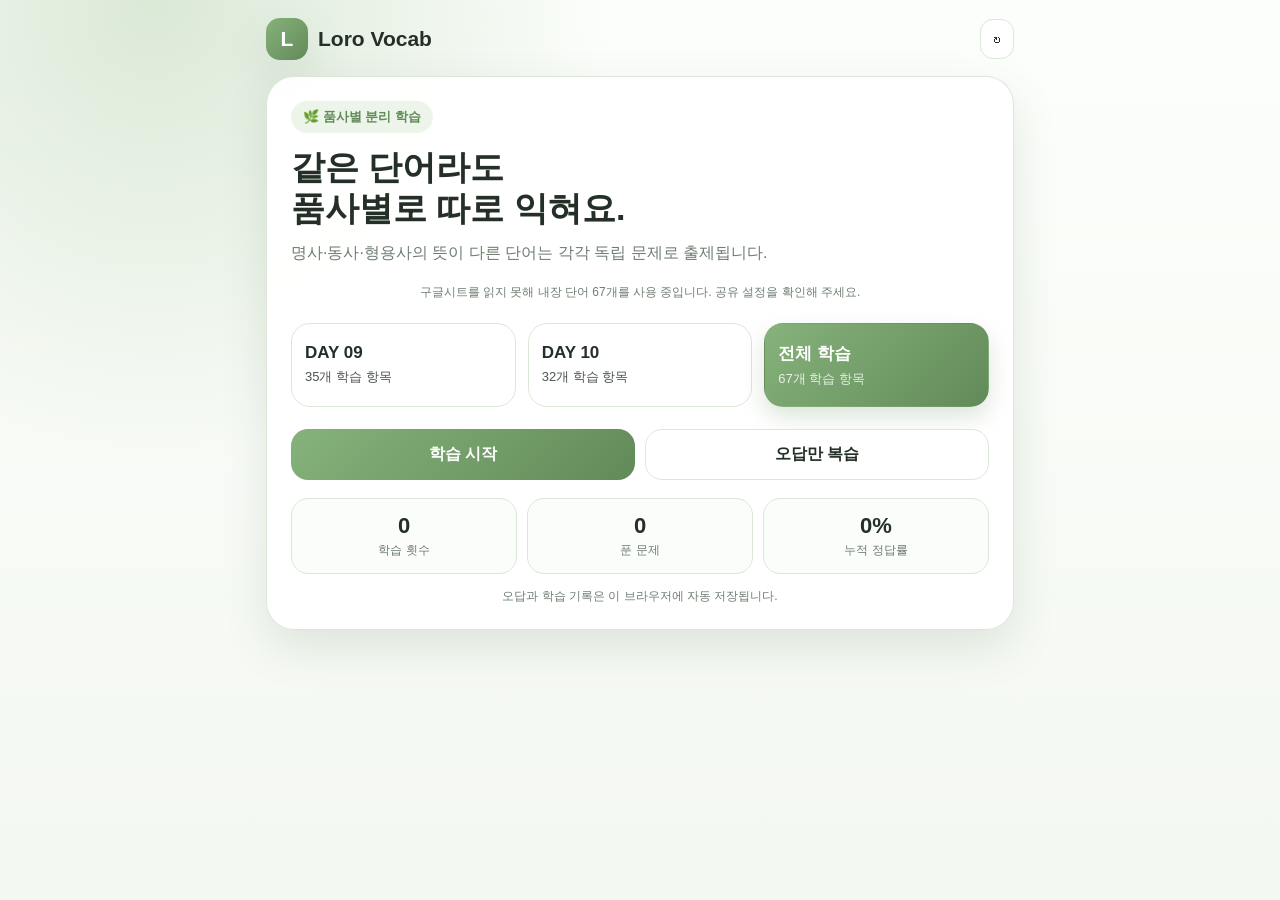
==== commit 5ebd027b: "Add files via upload" ====
--- a/index.html
+++ b/index.html
@@ -41,11 +41,8 @@
 
 <section id="home" class="panel">
 <div class="hero"><div class="pill">🌿 품사별 분리 학습</div><h1>같은 단어라도<br>품사별로 따로 익혀요.</h1><p>명사·동사·형용사의 뜻이 다른 단어는 각각 독립 문제로 출제됩니다.</p></div>
-<div class="day-grid">
-<button class="day-btn" data-day="9"><strong>DAY 09</strong><span>35개 학습 항목</span></button>
-<button class="day-btn" data-day="10"><strong>DAY 10</strong><span>32개 학습 항목</span></button>
-<button class="day-btn active" data-day="all"><strong>전체 학습</strong><span>67개 학습 항목</span></button>
-</div>
+<div id="sheetStatus" class="footer-note" style="margin-top:18px">구글시트에서 단어를 불러오는 중입니다…</div>
+<div id="dayGrid" class="day-grid"></div>
 <div class="actions"><button id="startBtn" class="primary">학습 시작</button><button id="wrongBtn" class="secondary">오답만 복습</button></div>
 <div class="stats"><div class="stat"><strong id="plays">0</strong><span>학습 횟수</span></div><div class="stat"><strong id="answeredTotal">0</strong><span>푼 문제</span></div><div class="stat"><strong id="accuracy">0%</strong><span>누적 정답률</span></div></div>
 <div class="footer-note">오답과 학습 기록은 이 브라우저에 자동 저장됩니다.</div>
@@ -64,21 +61,226 @@
 </main>
 
 <script>
-const entries=[{"day": 9, "word": "contrary", "pos": "형용사", "meaning": "반대의"}, {"day": 9, "word": "contrary", "pos": "명사", "meaning": "반대되는 것"}, {"day": 9, "word": "contrast", "pos": "명사", "meaning": "대조, 대비"}, {"day": 9, "word": "contrast", "pos": "동사", "meaning": "대조하다"}, {"day": 9, "word": "controversy", "pos": "명사", "meaning": "논쟁, 논란"}, {"day": 9, "word": "counterattack", "pos": "명사", "meaning": "반격"}, {"day": 9, "word": "counterattack", "pos": "동사", "meaning": "반격하다"}, {"day": 9, "word": "counterfeit", "pos": "형용사", "meaning": "위조의, 가짜의"}, {"day": 9, "word": "counterfeit", "pos": "명사", "meaning": "위조품, 가짜"}, {"day": 9, "word": "counterfeit", "pos": "동사", "meaning": "위조하다"}, {"day": 9, "word": "counterpart", "pos": "명사", "meaning": "상대방, 대응하는 사람 또는 것"}, {"day": 9, "word": "withdraw", "pos": "동사", "meaning": "철회하다, 취소하다, 그만두다, 인출하다, 철수하다"}, {"day": 9, "word": "withhold", "pos": "동사", "meaning": "주지 않다, 유보하다"}, {"day": 9, "word": "withstand", "pos": "동사", "meaning": "저항하다, 견디다"}, {"day": 9, "word": "adjust", "pos": "동사", "meaning": "맞추다, 조정하다, 적응하다"}, {"day": 9, "word": "accompany", "pos": "동사", "meaning": "동행하다, 수반하다"}, {"day": 9, "word": "accustomed", "pos": "형용사", "meaning": "익숙한"}, {"day": 9, "word": "account", "pos": "명사", "meaning": "계좌, 설명, 이유, 계산서, 계정"}, {"day": 9, "word": "account", "pos": "동사", "meaning": "설명하다, 원인이 되다, 차지하다"}, {"day": 9, "word": "accumulate", "pos": "동사", "meaning": "모으다, 축적하다"}, {"day": 9, "word": "appoint", "pos": "동사", "meaning": "임명하다, 지정하다, 정하다"}, {"day": 9, "word": "approach", "pos": "명사", "meaning": "접근, 접근법"}, {"day": 9, "word": "approach", "pos": "동사", "meaning": "접근하다, 다가가다, 다루다"}, {"day": 9, "word": "await", "pos": "동사", "meaning": "기다리다"}, {"day": 9, "word": "abandon", "pos": "동사", "meaning": "버리다, 떠나다, 포기하다"}, {"day": 9, "word": "arrogant", "pos": "형용사", "meaning": "거만한, 오만한"}, {"day": 9, "word": "telescope", "pos": "명사", "meaning": "망원경"}, {"day": 9, "word": "telegraph", "pos": "명사", "meaning": "전보"}, {"day": 9, "word": "telegraph", "pos": "동사", "meaning": "전보를 치다, 알리다"}, {"day": 9, "word": "telecommute", "pos": "동사", "meaning": "재택근무하다"}, {"day": 9, "word": "autograph", "pos": "명사", "meaning": "사인, 자필 서명"}, {"day": 9, "word": "autograph", "pos": "동사", "meaning": "사인하다"}, {"day": 9, "word": "autobiography", "pos": "명사", "meaning": "자서전"}, {"day": 9, "word": "automobile", "pos": "명사", "meaning": "자동차"}, {"day": 9, "word": "automobile", "pos": "형용사", "meaning": "자동차의"}, {"day": 10, "word": "geography", "pos": "명사", "meaning": "지리학"}, {"day": 10, "word": "geology", "pos": "명사", "meaning": "지질학"}, {"day": 10, "word": "geometry", "pos": "명사", "meaning": "기하학"}, {"day": 10, "word": "multiple", "pos": "형용사", "meaning": "다수의, 다양한"}, {"day": 10, "word": "multiple", "pos": "명사", "meaning": "배수"}, {"day": 10, "word": "multimedia", "pos": "명사", "meaning": "멀티미디어"}, {"day": 10, "word": "multimedia", "pos": "형용사", "meaning": "멀티미디어의"}, {"day": 10, "word": "multitude", "pos": "명사", "meaning": "다수, 군중"}, {"day": 10, "word": "monologue", "pos": "명사", "meaning": "독백"}, {"day": 10, "word": "monoculture", "pos": "명사", "meaning": "단일 재배, 단일 문화 또는 사회"}, {"day": 10, "word": "union", "pos": "명사", "meaning": "조합, 연합, 단체"}, {"day": 10, "word": "unique", "pos": "형용사", "meaning": "유일한, 독특한"}, {"day": 10, "word": "unify", "pos": "동사", "meaning": "통일하다, 통합하다"}, {"day": 10, "word": "unite", "pos": "동사", "meaning": "연합하다, 결합하다"}, {"day": 10, "word": "unit", "pos": "명사", "meaning": "단위, 부대, 유닛"}, {"day": 10, "word": "universe", "pos": "명사", "meaning": "우주, 전 세계"}, {"day": 10, "word": "uniform", "pos": "명사", "meaning": "제복, 교복"}, {"day": 10, "word": "uniform", "pos": "형용사", "meaning": "동일한, 일관된"}, {"day": 10, "word": "bilingual", "pos": "형용사", "meaning": "2개 국어를 사용하는"}, {"day": 10, "word": "bilingual", "pos": "명사", "meaning": "2개 국어 사용자"}, {"day": 10, "word": "balance", "pos": "명사", "meaning": "균형"}, {"day": 10, "word": "balance", "pos": "동사", "meaning": "균형을 잡다"}, {"day": 10, "word": "duplicate", "pos": "동사", "meaning": "복사하다, 복제하다"}, {"day": 10, "word": "duplicate", "pos": "형용사", "meaning": "복사의"}, {"day": 10, "word": "duplicate", "pos": "명사", "meaning": "복사본, 복제품"}, {"day": 10, "word": "dual", "pos": "형용사", "meaning": "둘의, 이중의"}, {"day": 10, "word": "twilight", "pos": "명사", "meaning": "황혼, 해질녘"}, {"day": 10, "word": "twist", "pos": "명사", "meaning": "비틀기, 굴곡"}, {"day": 10, "word": "twist", "pos": "동사", "meaning": "비틀다, 꼬다, 왜곡하다"}, {"day": 10, "word": "triangle", "pos": "명사", "meaning": "삼각형"}, {"day": 10, "word": "tribe", "pos": "명사", "meaning": "부족, 종족"}, {"day": 10, "word": "trivial", "pos": "형용사", "meaning": "사소한, 하찮은"}];
+const SHEET_ID="1pqkxifp5vpkQiY7B7j6WK8LAHyPGl66s";
+const SHEET_GID="502706340";
+const SHEET_CSV_URL=`https://docs.google.com/spreadsheets/d/${SHEET_ID}/export?format=csv&gid=${SHEET_GID}`;
+const fallbackEntries=[{"day": 9, "word": "contrary", "pos": "형용사", "meaning": "반대의"}, {"day": 9, "word": "contrary", "pos": "명사", "meaning": "반대되는 것"}, {"day": 9, "word": "contrast", "pos": "명사", "meaning": "대조, 대비"}, {"day": 9, "word": "contrast", "pos": "동사", "meaning": "대조하다"}, {"day": 9, "word": "controversy", "pos": "명사", "meaning": "논쟁, 논란"}, {"day": 9, "word": "counterattack", "pos": "명사", "meaning": "반격"}, {"day": 9, "word": "counterattack", "pos": "동사", "meaning": "반격하다"}, {"day": 9, "word": "counterfeit", "pos": "형용사", "meaning": "위조의, 가짜의"}, {"day": 9, "word": "counterfeit", "pos": "명사", "meaning": "위조품, 가짜"}, {"day": 9, "word": "counterfeit", "pos": "동사", "meaning": "위조하다"}, {"day": 9, "word": "counterpart", "pos": "명사", "meaning": "상대방, 대응하는 사람 또는 것"}, {"day": 9, "word": "withdraw", "pos": "동사", "meaning": "철회하다, 취소하다, 그만두다, 인출하다, 철수하다"}, {"day": 9, "word": "withhold", "pos": "동사", "meaning": "주지 않다, 유보하다"}, {"day": 9, "word": "withstand", "pos": "동사", "meaning": "저항하다, 견디다"}, {"day": 9, "word": "adjust", "pos": "동사", "meaning": "맞추다, 조정하다, 적응하다"}, {"day": 9, "word": "accompany", "pos": "동사", "meaning": "동행하다, 수반하다"}, {"day": 9, "word": "accustomed", "pos": "형용사", "meaning": "익숙한"}, {"day": 9, "word": "account", "pos": "명사", "meaning": "계좌, 설명, 이유, 계산서, 계정"}, {"day": 9, "word": "account", "pos": "동사", "meaning": "설명하다, 원인이 되다, 차지하다"}, {"day": 9, "word": "accumulate", "pos": "동사", "meaning": "모으다, 축적하다"}, {"day": 9, "word": "appoint", "pos": "동사", "meaning": "임명하다, 지정하다, 정하다"}, {"day": 9, "word": "approach", "pos": "명사", "meaning": "접근, 접근법"}, {"day": 9, "word": "approach", "pos": "동사", "meaning": "접근하다, 다가가다, 다루다"}, {"day": 9, "word": "await", "pos": "동사", "meaning": "기다리다"}, {"day": 9, "word": "abandon", "pos": "동사", "meaning": "버리다, 떠나다, 포기하다"}, {"day": 9, "word": "arrogant", "pos": "형용사", "meaning": "거만한, 오만한"}, {"day": 9, "word": "telescope", "pos": "명사", "meaning": "망원경"}, {"day": 9, "word": "telegraph", "pos": "명사", "meaning": "전보"}, {"day": 9, "word": "telegraph", "pos": "동사", "meaning": "전보를 치다, 알리다"}, {"day": 9, "word": "telecommute", "pos": "동사", "meaning": "재택근무하다"}, {"day": 9, "word": "autograph", "pos": "명사", "meaning": "사인, 자필 서명"}, {"day": 9, "word": "autograph", "pos": "동사", "meaning": "사인하다"}, {"day": 9, "word": "autobiography", "pos": "명사", "meaning": "자서전"}, {"day": 9, "word": "automobile", "pos": "명사", "meaning": "자동차"}, {"day": 9, "word": "automobile", "pos": "형용사", "meaning": "자동차의"}, {"day": 10, "word": "geography", "pos": "명사", "meaning": "지리학"}, {"day": 10, "word": "geology", "pos": "명사", "meaning": "지질학"}, {"day": 10, "word": "geometry", "pos": "명사", "meaning": "기하학"}, {"day": 10, "word": "multiple", "pos": "형용사", "meaning": "다수의, 다양한"}, {"day": 10, "word": "multiple", "pos": "명사", "meaning": "배수"}, {"day": 10, "word": "multimedia", "pos": "명사", "meaning": "멀티미디어"}, {"day": 10, "word": "multimedia", "pos": "형용사", "meaning": "멀티미디어의"}, {"day": 10, "word": "multitude", "pos": "명사", "meaning": "다수, 군중"}, {"day": 10, "word": "monologue", "pos": "명사", "meaning": "독백"}, {"day": 10, "word": "monoculture", "pos": "명사", "meaning": "단일 재배, 단일 문화 또는 사회"}, {"day": 10, "word": "union", "pos": "명사", "meaning": "조합, 연합, 단체"}, {"day": 10, "word": "unique", "pos": "형용사", "meaning": "유일한, 독특한"}, {"day": 10, "word": "unify", "pos": "동사", "meaning": "통일하다, 통합하다"}, {"day": 10, "word": "unite", "pos": "동사", "meaning": "연합하다, 결합하다"}, {"day": 10, "word": "unit", "pos": "명사", "meaning": "단위, 부대, 유닛"}, {"day": 10, "word": "universe", "pos": "명사", "meaning": "우주, 전 세계"}, {"day": 10, "word": "uniform", "pos": "명사", "meaning": "제복, 교복"}, {"day": 10, "word": "uniform", "pos": "형용사", "meaning": "동일한, 일관된"}, {"day": 10, "word": "bilingual", "pos": "형용사", "meaning": "2개 국어를 사용하는"}, {"day": 10, "word": "bilingual", "pos": "명사", "meaning": "2개 국어 사용자"}, {"day": 10, "word": "balance", "pos": "명사", "meaning": "균형"}, {"day": 10, "word": "balance", "pos": "동사", "meaning": "균형을 잡다"}, {"day": 10, "word": "duplicate", "pos": "동사", "meaning": "복사하다, 복제하다"}, {"day": 10, "word": "duplicate", "pos": "형용사", "meaning": "복사의"}, {"day": 10, "word": "duplicate", "pos": "명사", "meaning": "복사본, 복제품"}, {"day": 10, "word": "dual", "pos": "형용사", "meaning": "둘의, 이중의"}, {"day": 10, "word": "twilight", "pos": "명사", "meaning": "황혼, 해질녘"}, {"day": 10, "word": "twist", "pos": "명사", "meaning": "비틀기, 굴곡"}, {"day": 10, "word": "twist", "pos": "동사", "meaning": "비틀다, 꼬다, 왜곡하다"}, {"day": 10, "word": "triangle", "pos": "명사", "meaning": "삼각형"}, {"day": 10, "word": "tribe", "pos": "명사", "meaning": "부족, 종족"}, {"day": 10, "word": "trivial", "pos": "형용사", "meaning": "사소한, 하찮은"}];
+let entries=[];
 const state={selected:"all",quiz:[],index:0,score:0,answered:false,wrong:[]};
 const $=id=>document.getElementById(id);
 const keyOf=x=>`${x.day}|${x.word}|${x.pos}`;
-function shuffle(arr){const a=[...arr];for(let i=a.length-1;i>0;i--){const j=Math.floor(Math.random()*(i+1));[a[i],a[j]]=[a[j],a[i]]}return a}
-function renderStats(){const s=JSON.parse(localStorage.getItem("loroPosStats")||'{"plays":0,"answered":0,"correct":0}');$("plays").textContent=s.plays;$("answeredTotal").textContent=s.answered;$("accuracy").textContent=s.answered?Math.round(s.correct/s.answered*100)+"%":"0%"}
-document.querySelectorAll(".day-btn").forEach(btn=>btn.addEventListener("click",()=>{state.selected=btn.dataset.day;document.querySelectorAll(".day-btn").forEach(x=>x.classList.remove("active"));btn.classList.add("active")}));
-function start(mode="normal"){let pool;if(mode==="wrong"){const saved=JSON.parse(localStorage.getItem("loroPosWrong")||"[]");pool=entries.filter(x=>saved.includes(keyOf(x)));if(pool.length<4){alert("오답 항목이 4개 이상 쌓이면 복습할 수 있어요.");return}}else pool=state.selected==="all"?entries:entries.filter(x=>String(x.day)===state.selected);state.quiz=shuffle(pool);state.index=0;state.score=0;state.wrong=[];$("home").classList.add("hidden");$("result").classList.add("hidden");$("quiz").classList.remove("hidden");showQuestion()}
-function distractors(q){const same=shuffle(entries.filter(x=>keyOf(x)!==keyOf(q)&&x.pos===q.pos));const other=shuffle(entries.filter(x=>keyOf(x)!==keyOf(q)&&x.pos!==q.pos));const out=[];for(const item of [...same,...other]){if(item.meaning!==q.meaning&&!out.includes(item.meaning))out.push(item.meaning);if(out.length===3)break}return out}
-function showQuestion(){const q=state.quiz[state.index];state.answered=false;$("nextBtn").classList.add("hidden");$("feedback").textContent="";$("counter").textContent=`${state.index+1} / ${state.quiz.length}`;$("score").textContent=`점수 ${state.score}`;$("progress").style.width=`${state.index/state.quiz.length*100}%`;$("word").textContent=q.word;$("pos").textContent=q.pos;const choices=shuffle([q.meaning,...distractors(q)]);$("options").innerHTML="";choices.forEach(c=>{const b=document.createElement("button");b.className="option";b.textContent=c;b.addEventListener("click",()=>answer(b,c,q));$("options").appendChild(b)})}
-function answer(b,c,q){if(state.answered)return;state.answered=true;document.querySelectorAll(".option").forEach(x=>x.disabled=true);if(c===q.meaning){b.classList.add("correct");state.score++;$("feedback").textContent="✅ 정답입니다!"}else{b.classList.add("wrong");document.querySelectorAll(".option").forEach(x=>{if(x.textContent===q.meaning)x.classList.add("correct")});$("feedback").textContent=`❌ 정답: ${q.meaning}`;state.wrong.push(q);const saved=new Set(JSON.parse(localStorage.getItem("loroPosWrong")||"[]"));saved.add(keyOf(q));localStorage.setItem("loroPosWrong",JSON.stringify([...saved]))}$("score").textContent=`점수 ${state.score}`;$("nextBtn").classList.remove("hidden")}
+
+function shuffle(arr){
+  const a=[...arr];
+  for(let i=a.length-1;i>0;i--){
+    const j=Math.floor(Math.random()*(i+1));
+    [a[i],a[j]]=[a[j],a[i]];
+  }
+  return a;
+}
+
+function parseCSV(text){
+  const rows=[];
+  let row=[], field="", quoted=false;
+  for(let i=0;i<text.length;i++){
+    const ch=text[i];
+    if(quoted){
+      if(ch==='"' && text[i+1]==='"'){ field+='"'; i++; }
+      else if(ch==='"') quoted=false;
+      else field+=ch;
+    } else {
+      if(ch==='"') quoted=true;
+      else if(ch===','){ row.push(field); field=""; }
+      else if(ch==='\n'){ row.push(field); rows.push(row); row=[]; field=""; }
+      else if(ch!=='\r') field+=ch;
+    }
+  }
+  if(field.length || row.length){ row.push(field); rows.push(row); }
+  return rows;
+}
+
+function normalizeSheetRows(csvText){
+  const rows=parseCSV(csvText);
+  if(rows.length<2) return [];
+  const headers=rows[0].map(v=>v.trim());
+  const idx={
+    day:headers.indexOf("Day"),
+    word:headers.indexOf("영단어"),
+    pos:headers.indexOf("품사"),
+    meaning:headers.indexOf("뜻"),
+    use:headers.indexOf("사용")
+  };
+  if(Object.values(idx).slice(0,4).some(v=>v<0)) throw new Error("시트 헤더가 맞지 않습니다.");
+  return rows.slice(1).map(r=>({
+    day:Number((r[idx.day]||"").trim()),
+    word:(r[idx.word]||"").trim(),
+    pos:(r[idx.pos]||"").trim(),
+    meaning:(r[idx.meaning]||"").trim(),
+    use:idx.use>=0?(r[idx.use]||"Y").trim().toUpperCase():"Y"
+  })).filter(x=>x.day && x.word && x.pos && x.meaning && x.use!=="N");
+}
+
+async function loadEntries(){
+  const status=$("sheetStatus");
+  try{
+    const res=await fetch(SHEET_CSV_URL+`&t=${Date.now()}`,{cache:"no-store"});
+    if(!res.ok) throw new Error("시트 접근 실패");
+    const text=await res.text();
+    const loaded=normalizeSheetRows(text);
+    if(loaded.length<4) throw new Error("사용 가능한 단어가 너무 적습니다.");
+    entries=loaded;
+    status.textContent=`구글시트와 연결됨 · 총 ${entries.length}개 학습 항목`;
+  }catch(err){
+    entries=fallbackEntries;
+    status.textContent=`구글시트를 읽지 못해 내장 단어 ${entries.length}개를 사용 중입니다. 공유 설정을 확인해 주세요.`;
+  }
+  renderDayButtons();
+}
+
+function renderDayButtons(){
+  const grid=$("dayGrid");
+  const counts={};
+  entries.forEach(x=>counts[x.day]=(counts[x.day]||0)+1);
+  const days=Object.keys(counts).map(Number).sort((a,b)=>a-b);
+  grid.innerHTML="";
+  days.forEach(day=>{
+    const b=document.createElement("button");
+    b.className="day-btn";
+    b.dataset.day=String(day);
+    b.innerHTML=`<strong>DAY ${String(day).padStart(2,"0")}</strong><span>${counts[day]}개 학습 항목</span>`;
+    b.onclick=()=>selectDay(b);
+    grid.appendChild(b);
+  });
+  const all=document.createElement("button");
+  all.className="day-btn active";
+  all.dataset.day="all";
+  all.innerHTML=`<strong>전체 학습</strong><span>${entries.length}개 학습 항목</span>`;
+  all.onclick=()=>selectDay(all);
+  grid.appendChild(all);
+  state.selected="all";
+}
+
+function selectDay(btn){
+  state.selected=btn.dataset.day;
+  document.querySelectorAll(".day-btn").forEach(x=>x.classList.remove("active"));
+  btn.classList.add("active");
+}
+
+function renderStats(){
+  const s=JSON.parse(localStorage.getItem("loroPosStats")||'{"plays":0,"answered":0,"correct":0}');
+  $("plays").textContent=s.plays;
+  $("answeredTotal").textContent=s.answered;
+  $("accuracy").textContent=s.answered?Math.round(s.correct/s.answered*100)+"%":"0%";
+}
+
+function start(mode="normal"){
+  if(entries.length<4){ alert("문제를 만들 단어가 부족합니다."); return; }
+  let pool;
+  if(mode==="wrong"){
+    const saved=JSON.parse(localStorage.getItem("loroPosWrong")||"[]");
+    pool=entries.filter(x=>saved.includes(keyOf(x)));
+    if(pool.length<4){alert("오답 항목이 4개 이상 쌓이면 복습할 수 있어요.");return}
+  } else {
+    pool=state.selected==="all"?entries:entries.filter(x=>String(x.day)===state.selected);
+  }
+  state.quiz=shuffle(pool);
+  state.index=0; state.score=0; state.wrong=[];
+  $("home").classList.add("hidden");
+  $("result").classList.add("hidden");
+  $("quiz").classList.remove("hidden");
+  showQuestion();
+}
+
+function distractors(q){
+  const same=shuffle(entries.filter(x=>keyOf(x)!==keyOf(q)&&x.pos===q.pos));
+  const other=shuffle(entries.filter(x=>keyOf(x)!==keyOf(q)&&x.pos!==q.pos));
+  const out=[];
+  for(const item of [...same,...other]){
+    if(item.meaning!==q.meaning&&!out.includes(item.meaning)) out.push(item.meaning);
+    if(out.length===3) break;
+  }
+  return out;
+}
+
+function showQuestion(){
+  const q=state.quiz[state.index];
+  state.answered=false;
+  $("nextBtn").classList.add("hidden");
+  $("feedback").textContent="";
+  $("counter").textContent=`${state.index+1} / ${state.quiz.length}`;
+  $("score").textContent=`점수 ${state.score}`;
+  $("progress").style.width=`${state.index/state.quiz.length*100}%`;
+  $("word").textContent=q.word;
+  $("pos").textContent=q.pos;
+  const choices=shuffle([q.meaning,...distractors(q)]);
+  $("options").innerHTML="";
+  choices.forEach(c=>{
+    const b=document.createElement("button");
+    b.className="option";
+    b.textContent=c;
+    b.addEventListener("click",()=>answer(b,c,q));
+    $("options").appendChild(b);
+  });
+}
+
+function answer(b,c,q){
+  if(state.answered)return;
+  state.answered=true;
+  document.querySelectorAll(".option").forEach(x=>x.disabled=true);
+  if(c===q.meaning){
+    b.classList.add("correct");
+    state.score++;
+    $("feedback").textContent="✅ 정답입니다!";
+  } else {
+    b.classList.add("wrong");
+    document.querySelectorAll(".option").forEach(x=>{if(x.textContent===q.meaning)x.classList.add("correct")});
+    $("feedback").textContent=`❌ 정답: ${q.meaning}`;
+    state.wrong.push(q);
+    const saved=new Set(JSON.parse(localStorage.getItem("loroPosWrong")||"[]"));
+    saved.add(keyOf(q));
+    localStorage.setItem("loroPosWrong",JSON.stringify([...saved]));
+  }
+  $("score").textContent=`점수 ${state.score}`;
+  $("nextBtn").classList.remove("hidden");
+}
+
 function nextQuestion(){state.index++;state.index>=state.quiz.length?finish():showQuestion()}
-function finish(){const s=JSON.parse(localStorage.getItem("loroPosStats")||'{"plays":0,"answered":0,"correct":0}');s.plays++;s.answered+=state.quiz.length;s.correct+=state.score;localStorage.setItem("loroPosStats",JSON.stringify(s));$("quiz").classList.add("hidden");$("result").classList.remove("hidden");$("resultScore").textContent=`${state.score} / ${state.quiz.length}`;$("resultText").textContent=`정답률 ${Math.round(state.score/state.quiz.length*100)}%`;$("wrongList").innerHTML=state.wrong.length?state.wrong.map(x=>`<div class="wrong-item"><div class="wrong-main"><strong>${x.word}</strong><small>${x.pos}</small></div><span>${x.meaning}</span></div>`).join(""):"<div class='footer-note'>모든 항목을 맞혔어요. 훌륭해요!</div>";renderStats()}
-function home(){$("quiz").classList.add("hidden");$("result").classList.add("hidden");$("home").classList.remove("hidden");renderStats()}
-$("startBtn").onclick=()=>start();$("wrongBtn").onclick=()=>start("wrong");$("nextBtn").onclick=nextQuestion;$("homeBtn").onclick=home;$("againBtn").onclick=()=>start();$("resultHomeBtn").onclick=home;$("resetBtn").onclick=()=>{if(confirm("학습 기록과 오답 목록을 모두 초기화할까요?")){localStorage.removeItem("loroPosStats");localStorage.removeItem("loroPosWrong");renderStats()}};
+
+function finish(){
+  const s=JSON.parse(localStorage.getItem("loroPosStats")||'{"plays":0,"answered":0,"correct":0}');
+  s.plays++; s.answered+=state.quiz.length; s.correct+=state.score;
+  localStorage.setItem("loroPosStats",JSON.stringify(s));
+  $("quiz").classList.add("hidden");
+  $("result").classList.remove("hidden");
+  $("resultScore").textContent=`${state.score} / ${state.quiz.length}`;
+  $("resultText").textContent=`정답률 ${Math.round(state.score/state.quiz.length*100)}%`;
+  $("wrongList").innerHTML=state.wrong.length
+    ?state.wrong.map(x=>`<div class="wrong-item"><div class="wrong-main"><strong>${x.word}</strong><small>${x.pos}</small></div><span>${x.meaning}</span></div>`).join("")
+    :"<div class='footer-note'>모든 항목을 맞혔어요. 훌륭해요!</div>";
+  renderStats();
+}
+
+function home(){
+  $("quiz").classList.add("hidden");
+  $("result").classList.add("hidden");
+  $("home").classList.remove("hidden");
+  renderStats();
+}
+
+$("startBtn").onclick=()=>start();
+$("wrongBtn").onclick=()=>start("wrong");
+$("nextBtn").onclick=nextQuestion;
+$("homeBtn").onclick=home;
+$("againBtn").onclick=()=>start();
+$("resultHomeBtn").onclick=home;
+$("resetBtn").onclick=()=>{
+  if(confirm("학습 기록과 오답 목록을 모두 초기화할까요?")){
+    localStorage.removeItem("loroPosStats");
+    localStorage.removeItem("loroPosWrong");
+    renderStats();
+  }
+};
 renderStats();
+loadEntries();
 </script>
 </body></html>
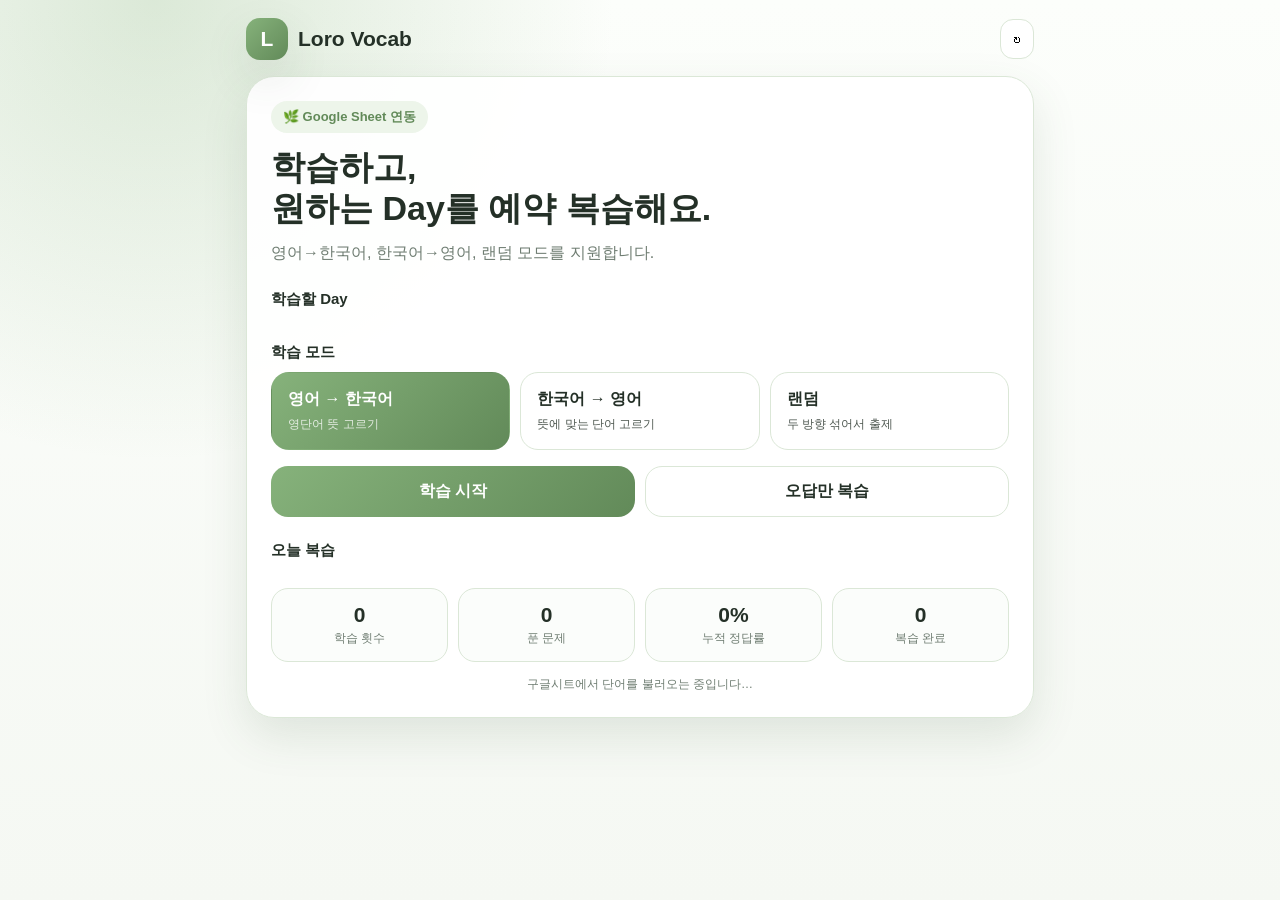
==== commit f23d747b: "Add files via upload" ====
--- a/index.html
+++ b/index.html
@@ -1,286 +1,102 @@
 <!doctype html>
 <html lang="ko">
 <head>
-<meta charset="utf-8">
-<meta name="viewport" content="width=device-width,initial-scale=1,viewport-fit=cover">
-<meta name="theme-color" content="#86B27B">
-<title>Loro Vocab</title>
-<style>
-:root{--bg:#f4f8f2;--panel:#fff;--text:#243027;--muted:#6f7d72;--line:#dbe7d7;--primary:#86B27B;--primary-dark:#628a59;--soft:#edf5ea;--good:#2f7d4a;--bad:#c85d5d;--shadow:0 18px 45px rgba(65,92,59,.13)}
-*{box-sizing:border-box} body{margin:0;min-height:100vh;font-family:-apple-system,BlinkMacSystemFont,"Segoe UI",Roboto,"Noto Sans KR",sans-serif;color:var(--text);background:radial-gradient(circle at 12% 0%,rgba(134,178,123,.28),transparent 32%),linear-gradient(180deg,#fcfefb 0%,var(--bg) 100%)}
-button{font:inherit} .app{max-width:780px;margin:auto;padding:18px 16px 46px} .topbar{display:flex;align-items:center;justify-content:space-between;margin-bottom:16px}
-.brand{display:flex;align-items:center;gap:10px;font-weight:850;font-size:21px} .logo{width:42px;height:42px;border-radius:14px;display:grid;place-items:center;background:linear-gradient(135deg,var(--primary),var(--primary-dark));color:#fff;box-shadow:var(--shadow)}
-.icon-btn{border:1px solid var(--line);background:#fff;border-radius:13px;padding:10px 12px;cursor:pointer;color:var(--text)}
-.panel{background:rgba(255,255,255,.95);border:1px solid rgba(219,231,215,.98);border-radius:28px;padding:24px;box-shadow:var(--shadow);backdrop-filter:blur(12px);animation:fadeUp .35s ease}
-.hidden{display:none!important} @keyframes fadeUp{from{opacity:0;transform:translateY(8px)}to{opacity:1;transform:none}}
-.pill{display:inline-flex;align-items:center;gap:6px;background:var(--soft);color:var(--primary-dark);border-radius:999px;padding:7px 12px;font-size:13px;font-weight:800;margin-bottom:14px}
-.hero h1{font-size:34px;line-height:1.2;margin:0 0 10px} .hero p{margin:0;color:var(--muted);line-height:1.7}
-.day-grid{display:grid;grid-template-columns:repeat(3,1fr);gap:12px;margin:22px 0} .day-btn{border:1px solid var(--line);background:#fff;border-radius:19px;padding:18px 13px;cursor:pointer;text-align:left;transition:.18s;color:var(--text)}
-.day-btn:hover{transform:translateY(-2px);border-color:var(--primary)} .day-btn.active{background:linear-gradient(135deg,var(--primary),var(--primary-dark));color:#fff;border-color:transparent;box-shadow:0 10px 22px rgba(98,138,89,.22)}
-.day-btn strong{display:block;font-size:17px;margin-bottom:4px} .day-btn span{font-size:13px;opacity:.82}
-.actions{display:grid;grid-template-columns:1fr 1fr;gap:10px} .primary,.secondary{border-radius:17px;padding:14px 16px;font-weight:850;cursor:pointer;transition:.16s}
-.primary{border:0;background:linear-gradient(135deg,var(--primary),var(--primary-dark));color:#fff} .primary:hover{transform:translateY(-1px)} .secondary{border:1px solid var(--line);background:#fff;color:var(--text)}
-.stats{display:grid;grid-template-columns:repeat(3,1fr);gap:10px;margin-top:18px} .stat{background:#fbfdfb;border:1px solid var(--line);border-radius:17px;padding:14px;text-align:center}
-.stat strong{display:block;font-size:22px} .stat span{display:block;font-size:12px;color:var(--muted);margin-top:3px}
-.progress-track{height:10px;background:#edf3eb;border-radius:999px;overflow:hidden;margin-bottom:18px} .progress-bar{height:100%;width:0;background:linear-gradient(90deg,var(--primary),var(--primary-dark));transition:.3s}
-.quiz-meta{display:flex;justify-content:space-between;color:var(--muted);font-size:14px} .word-card{text-align:center;padding:28px 12px 18px} .label{font-size:13px;color:var(--muted);margin-bottom:10px}
-.word{font-size:clamp(42px,9vw,68px);font-weight:900;letter-spacing:-1.5px;word-break:break-word} .pos-badge{display:inline-block;margin-top:10px;padding:7px 12px;border-radius:999px;background:var(--soft);color:var(--primary-dark);font-weight:850;font-size:14px}
-.options{display:grid;gap:11px;margin-top:8px}
-.option{width:100%;text-align:left;border:1px solid var(--line);background:#fff;color:var(--text);padding:16px;border-radius:17px;cursor:pointer;line-height:1.5;transition:.16s;animation:fadeUp .25s ease}
-.option:hover{border-color:var(--primary);background:#fbfdf9} .option.correct{background:#e8f5e9;border-color:var(--good);color:#225b35} .option.wrong{background:#fff0f0;border-color:var(--bad);color:#8b3030}
-.feedback{min-height:30px;margin:16px 0 8px;text-align:center;font-weight:850} .result-score{text-align:center;font-size:56px;font-weight:900;margin:8px 0} .result-sub{text-align:center;color:var(--muted);margin-bottom:20px}
-.wrong-list{display:grid;gap:9px;margin:14px 0 18px} .wrong-item{display:grid;grid-template-columns:1fr auto;gap:10px;border:1px solid var(--line);background:#fff;border-radius:15px;padding:12px 14px}
-.wrong-main strong{display:block} .wrong-main small{color:var(--primary-dark);font-weight:800} .wrong-item span{text-align:right;color:var(--muted);font-size:14px;line-height:1.45}
-.footer-note{margin-top:14px;color:var(--muted);font-size:12px;text-align:center}
-@media(max-width:560px){.day-grid,.actions{grid-template-columns:1fr}.panel{padding:18px;border-radius:22px}.hero h1{font-size:29px}.wrong-item{grid-template-columns:1fr}.wrong-item span{text-align:left}}
-</style>
+  <meta charset="utf-8">
+  <meta name="viewport" content="width=device-width,initial-scale=1,viewport-fit=cover">
+  <meta name="theme-color" content="#86B27B">
+  <title>Loro Vocab</title>
+  <link rel="stylesheet" href="style.css">
 </head>
 <body>
-<main class="app">
-<header class="topbar"><div class="brand"><div class="logo">L</div><span>Loro Vocab</span></div><button id="resetBtn" class="icon-btn">↻</button></header>
+  <main class="app">
+    <header class="topbar">
+      <div class="brand"><div class="logo">L</div><span>Loro Vocab</span></div>
+      <button id="resetBtn" class="icon-btn" type="button" title="기록 초기화">↻</button>
+    </header>
 
-<section id="home" class="panel">
-<div class="hero"><div class="pill">🌿 품사별 분리 학습</div><h1>같은 단어라도<br>품사별로 따로 익혀요.</h1><p>명사·동사·형용사의 뜻이 다른 단어는 각각 독립 문제로 출제됩니다.</p></div>
-<div id="sheetStatus" class="footer-note" style="margin-top:18px">구글시트에서 단어를 불러오는 중입니다…</div>
-<div id="dayGrid" class="day-grid"></div>
-<div class="actions"><button id="startBtn" class="primary">학습 시작</button><button id="wrongBtn" class="secondary">오답만 복습</button></div>
-<div class="stats"><div class="stat"><strong id="plays">0</strong><span>학습 횟수</span></div><div class="stat"><strong id="answeredTotal">0</strong><span>푼 문제</span></div><div class="stat"><strong id="accuracy">0%</strong><span>누적 정답률</span></div></div>
-<div class="footer-note">오답과 학습 기록은 이 브라우저에 자동 저장됩니다.</div>
-</section>
+    <section id="home" class="panel">
+      <div class="hero">
+        <div class="pill">🌿 Google Sheet 연동</div>
+        <h1>학습하고,<br>원하는 Day를 예약 복습해요.</h1>
+        <p>영어→한국어, 한국어→영어, 랜덤 모드를 지원합니다.</p>
+      </div>
 
-<section id="quiz" class="panel hidden">
-<div class="progress-track"><div id="progress" class="progress-bar"></div></div><div class="quiz-meta"><span id="counter"></span><span id="score"></span></div>
-<div class="word-card"><div class="label">표시된 품사에 맞는 뜻을 고르세요</div><div id="word" class="word"></div><div id="pos" class="pos-badge"></div></div>
-<div id="options" class="options"></div><div id="feedback" class="feedback"></div><button id="nextBtn" class="primary hidden" style="width:100%">다음 문제</button><button id="homeBtn" class="secondary" style="width:100%;margin-top:10px">학습 종료</button>
-</section>
+      <h2 class="section-title">학습할 Day</h2>
+      <div id="dayGrid" class="day-grid"></div>
 
-<section id="result" class="panel hidden">
-<div class="pill">🎉 학습 완료</div><div id="resultScore" class="result-score"></div><div id="resultText" class="result-sub"></div><h2>틀린 항목</h2><div id="wrongList" class="wrong-list"></div>
-<div class="actions"><button id="againBtn" class="primary">같은 범위 다시</button><button id="resultHomeBtn" class="secondary">메인으로</button></div>
-</section>
-</main>
+      <h2 class="section-title">학습 모드</h2>
+      <div class="mode-grid">
+        <button class="mode-btn active" data-mode="en-ko" type="button">
+          <strong>영어 → 한국어</strong><span>영단어 뜻 고르기</span>
+        </button>
+        <button class="mode-btn" data-mode="ko-en" type="button">
+          <strong>한국어 → 영어</strong><span>뜻에 맞는 단어 고르기</span>
+        </button>
+        <button class="mode-btn" data-mode="random" type="button">
+          <strong>랜덤</strong><span>두 방향 섞어서 출제</span>
+        </button>
+      </div>
 
-<script>
-const SHEET_ID="1pqkxifp5vpkQiY7B7j6WK8LAHyPGl66s";
-const SHEET_GID="502706340";
-const SHEET_CSV_URL=`https://docs.google.com/spreadsheets/d/${SHEET_ID}/export?format=csv&gid=${SHEET_GID}`;
-const fallbackEntries=[{"day": 9, "word": "contrary", "pos": "형용사", "meaning": "반대의"}, {"day": 9, "word": "contrary", "pos": "명사", "meaning": "반대되는 것"}, {"day": 9, "word": "contrast", "pos": "명사", "meaning": "대조, 대비"}, {"day": 9, "word": "contrast", "pos": "동사", "meaning": "대조하다"}, {"day": 9, "word": "controversy", "pos": "명사", "meaning": "논쟁, 논란"}, {"day": 9, "word": "counterattack", "pos": "명사", "meaning": "반격"}, {"day": 9, "word": "counterattack", "pos": "동사", "meaning": "반격하다"}, {"day": 9, "word": "counterfeit", "pos": "형용사", "meaning": "위조의, 가짜의"}, {"day": 9, "word": "counterfeit", "pos": "명사", "meaning": "위조품, 가짜"}, {"day": 9, "word": "counterfeit", "pos": "동사", "meaning": "위조하다"}, {"day": 9, "word": "counterpart", "pos": "명사", "meaning": "상대방, 대응하는 사람 또는 것"}, {"day": 9, "word": "withdraw", "pos": "동사", "meaning": "철회하다, 취소하다, 그만두다, 인출하다, 철수하다"}, {"day": 9, "word": "withhold", "pos": "동사", "meaning": "주지 않다, 유보하다"}, {"day": 9, "word": "withstand", "pos": "동사", "meaning": "저항하다, 견디다"}, {"day": 9, "word": "adjust", "pos": "동사", "meaning": "맞추다, 조정하다, 적응하다"}, {"day": 9, "word": "accompany", "pos": "동사", "meaning": "동행하다, 수반하다"}, {"day": 9, "word": "accustomed", "pos": "형용사", "meaning": "익숙한"}, {"day": 9, "word": "account", "pos": "명사", "meaning": "계좌, 설명, 이유, 계산서, 계정"}, {"day": 9, "word": "account", "pos": "동사", "meaning": "설명하다, 원인이 되다, 차지하다"}, {"day": 9, "word": "accumulate", "pos": "동사", "meaning": "모으다, 축적하다"}, {"day": 9, "word": "appoint", "pos": "동사", "meaning": "임명하다, 지정하다, 정하다"}, {"day": 9, "word": "approach", "pos": "명사", "meaning": "접근, 접근법"}, {"day": 9, "word": "approach", "pos": "동사", "meaning": "접근하다, 다가가다, 다루다"}, {"day": 9, "word": "await", "pos": "동사", "meaning": "기다리다"}, {"day": 9, "word": "abandon", "pos": "동사", "meaning": "버리다, 떠나다, 포기하다"}, {"day": 9, "word": "arrogant", "pos": "형용사", "meaning": "거만한, 오만한"}, {"day": 9, "word": "telescope", "pos": "명사", "meaning": "망원경"}, {"day": 9, "word": "telegraph", "pos": "명사", "meaning": "전보"}, {"day": 9, "word": "telegraph", "pos": "동사", "meaning": "전보를 치다, 알리다"}, {"day": 9, "word": "telecommute", "pos": "동사", "meaning": "재택근무하다"}, {"day": 9, "word": "autograph", "pos": "명사", "meaning": "사인, 자필 서명"}, {"day": 9, "word": "autograph", "pos": "동사", "meaning": "사인하다"}, {"day": 9, "word": "autobiography", "pos": "명사", "meaning": "자서전"}, {"day": 9, "word": "automobile", "pos": "명사", "meaning": "자동차"}, {"day": 9, "word": "automobile", "pos": "형용사", "meaning": "자동차의"}, {"day": 10, "word": "geography", "pos": "명사", "meaning": "지리학"}, {"day": 10, "word": "geology", "pos": "명사", "meaning": "지질학"}, {"day": 10, "word": "geometry", "pos": "명사", "meaning": "기하학"}, {"day": 10, "word": "multiple", "pos": "형용사", "meaning": "다수의, 다양한"}, {"day": 10, "word": "multiple", "pos": "명사", "meaning": "배수"}, {"day": 10, "word": "multimedia", "pos": "명사", "meaning": "멀티미디어"}, {"day": 10, "word": "multimedia", "pos": "형용사", "meaning": "멀티미디어의"}, {"day": 10, "word": "multitude", "pos": "명사", "meaning": "다수, 군중"}, {"day": 10, "word": "monologue", "pos": "명사", "meaning": "독백"}, {"day": 10, "word": "monoculture", "pos": "명사", "meaning": "단일 재배, 단일 문화 또는 사회"}, {"day": 10, "word": "union", "pos": "명사", "meaning": "조합, 연합, 단체"}, {"day": 10, "word": "unique", "pos": "형용사", "meaning": "유일한, 독특한"}, {"day": 10, "word": "unify", "pos": "동사", "meaning": "통일하다, 통합하다"}, {"day": 10, "word": "unite", "pos": "동사", "meaning": "연합하다, 결합하다"}, {"day": 10, "word": "unit", "pos": "명사", "meaning": "단위, 부대, 유닛"}, {"day": 10, "word": "universe", "pos": "명사", "meaning": "우주, 전 세계"}, {"day": 10, "word": "uniform", "pos": "명사", "meaning": "제복, 교복"}, {"day": 10, "word": "uniform", "pos": "형용사", "meaning": "동일한, 일관된"}, {"day": 10, "word": "bilingual", "pos": "형용사", "meaning": "2개 국어를 사용하는"}, {"day": 10, "word": "bilingual", "pos": "명사", "meaning": "2개 국어 사용자"}, {"day": 10, "word": "balance", "pos": "명사", "meaning": "균형"}, {"day": 10, "word": "balance", "pos": "동사", "meaning": "균형을 잡다"}, {"day": 10, "word": "duplicate", "pos": "동사", "meaning": "복사하다, 복제하다"}, {"day": 10, "word": "duplicate", "pos": "형용사", "meaning": "복사의"}, {"day": 10, "word": "duplicate", "pos": "명사", "meaning": "복사본, 복제품"}, {"day": 10, "word": "dual", "pos": "형용사", "meaning": "둘의, 이중의"}, {"day": 10, "word": "twilight", "pos": "명사", "meaning": "황혼, 해질녘"}, {"day": 10, "word": "twist", "pos": "명사", "meaning": "비틀기, 굴곡"}, {"day": 10, "word": "twist", "pos": "동사", "meaning": "비틀다, 꼬다, 왜곡하다"}, {"day": 10, "word": "triangle", "pos": "명사", "meaning": "삼각형"}, {"day": 10, "word": "tribe", "pos": "명사", "meaning": "부족, 종족"}, {"day": 10, "word": "trivial", "pos": "형용사", "meaning": "사소한, 하찮은"}];
-let entries=[];
-const state={selected:"all",quiz:[],index:0,score:0,answered:false,wrong:[]};
-const $=id=>document.getElementById(id);
-const keyOf=x=>`${x.day}|${x.word}|${x.pos}`;
+      <div class="actions">
+        <button id="startBtn" class="primary" type="button">학습 시작</button>
+        <button id="wrongBtn" class="secondary" type="button">오답만 복습</button>
+      </div>
 
-function shuffle(arr){
-  const a=[...arr];
-  for(let i=a.length-1;i>0;i--){
-    const j=Math.floor(Math.random()*(i+1));
-    [a[i],a[j]]=[a[j],a[i]];
-  }
-  return a;
-}
+      <h2 class="section-title">오늘 복습</h2>
+      <div id="reviewList" class="review-list"></div>
 
-function parseCSV(text){
-  const rows=[];
-  let row=[], field="", quoted=false;
-  for(let i=0;i<text.length;i++){
-    const ch=text[i];
-    if(quoted){
-      if(ch==='"' && text[i+1]==='"'){ field+='"'; i++; }
-      else if(ch==='"') quoted=false;
-      else field+=ch;
-    } else {
-      if(ch==='"') quoted=true;
-      else if(ch===','){ row.push(field); field=""; }
-      else if(ch==='\n'){ row.push(field); rows.push(row); row=[]; field=""; }
-      else if(ch!=='\r') field+=ch;
-    }
-  }
-  if(field.length || row.length){ row.push(field); rows.push(row); }
-  return rows;
-}
+      <div class="stats">
+        <div class="stat"><strong id="plays">0</strong><span>학습 횟수</span></div>
+        <div class="stat"><strong id="answeredTotal">0</strong><span>푼 문제</span></div>
+        <div class="stat"><strong id="accuracy">0%</strong><span>누적 정답률</span></div>
+        <div class="stat"><strong id="reviewDone">0</strong><span>복습 완료</span></div>
+      </div>
+      <div id="sheetStatus" class="status">구글시트에서 단어를 불러오는 중입니다…</div>
+    </section>
 
-function normalizeSheetRows(csvText){
-  const rows=parseCSV(csvText);
-  if(rows.length<2) return [];
-  const headers=rows[0].map(v=>v.trim());
-  const idx={
-    day:headers.indexOf("Day"),
-    word:headers.indexOf("영단어"),
-    pos:headers.indexOf("품사"),
-    meaning:headers.indexOf("뜻"),
-    use:headers.indexOf("사용")
-  };
-  if(Object.values(idx).slice(0,4).some(v=>v<0)) throw new Error("시트 헤더가 맞지 않습니다.");
-  return rows.slice(1).map(r=>({
-    day:Number((r[idx.day]||"").trim()),
-    word:(r[idx.word]||"").trim(),
-    pos:(r[idx.pos]||"").trim(),
-    meaning:(r[idx.meaning]||"").trim(),
-    use:idx.use>=0?(r[idx.use]||"Y").trim().toUpperCase():"Y"
-  })).filter(x=>x.day && x.word && x.pos && x.meaning && x.use!=="N");
-}
+    <section id="quiz" class="panel hidden">
+      <div class="progress-track"><div id="progress" class="progress-bar"></div></div>
+      <div class="quiz-meta"><span id="counter"></span><span id="score"></span></div>
 
-async function loadEntries(){
-  const status=$("sheetStatus");
-  try{
-    const res=await fetch(SHEET_CSV_URL+`&t=${Date.now()}`,{cache:"no-store"});
-    if(!res.ok) throw new Error("시트 접근 실패");
-    const text=await res.text();
-    const loaded=normalizeSheetRows(text);
-    if(loaded.length<4) throw new Error("사용 가능한 단어가 너무 적습니다.");
-    entries=loaded;
-    status.textContent=`구글시트와 연결됨 · 총 ${entries.length}개 학습 항목`;
-  }catch(err){
-    entries=fallbackEntries;
-    status.textContent=`구글시트를 읽지 못해 내장 단어 ${entries.length}개를 사용 중입니다. 공유 설정을 확인해 주세요.`;
-  }
-  renderDayButtons();
-}
+      <div class="question-card">
+        <div id="direction" class="direction"></div>
+        <div id="prompt" class="prompt"></div>
+        <div id="pos" class="pos-badge"></div>
+      </div>
 
-function renderDayButtons(){
-  const grid=$("dayGrid");
-  const counts={};
-  entries.forEach(x=>counts[x.day]=(counts[x.day]||0)+1);
-  const days=Object.keys(counts).map(Number).sort((a,b)=>a-b);
-  grid.innerHTML="";
-  days.forEach(day=>{
-    const b=document.createElement("button");
-    b.className="day-btn";
-    b.dataset.day=String(day);
-    b.innerHTML=`<strong>DAY ${String(day).padStart(2,"0")}</strong><span>${counts[day]}개 학습 항목</span>`;
-    b.onclick=()=>selectDay(b);
-    grid.appendChild(b);
-  });
-  const all=document.createElement("button");
-  all.className="day-btn active";
-  all.dataset.day="all";
-  all.innerHTML=`<strong>전체 학습</strong><span>${entries.length}개 학습 항목</span>`;
-  all.onclick=()=>selectDay(all);
-  grid.appendChild(all);
-  state.selected="all";
-}
+      <div id="options" class="options"></div>
+      <div id="feedback" class="feedback" aria-live="polite"></div>
 
-function selectDay(btn){
-  state.selected=btn.dataset.day;
-  document.querySelectorAll(".day-btn").forEach(x=>x.classList.remove("active"));
-  btn.classList.add("active");
-}
+      <button id="nextBtn" class="primary hidden full" type="button">다음 문제</button>
+      <button id="homeBtn" class="secondary full top-gap" type="button">학습 종료</button>
+    </section>
 
-function renderStats(){
-  const s=JSON.parse(localStorage.getItem("loroPosStats")||'{"plays":0,"answered":0,"correct":0}');
-  $("plays").textContent=s.plays;
-  $("answeredTotal").textContent=s.answered;
-  $("accuracy").textContent=s.answered?Math.round(s.correct/s.answered*100)+"%":"0%";
-}
+    <section id="result" class="panel hidden">
+      <div class="pill">🎉 학습 완료</div>
+      <div id="resultScore" class="result-score"></div>
+      <div id="resultText" class="result-sub"></div>
 
-function start(mode="normal"){
-  if(entries.length<4){ alert("문제를 만들 단어가 부족합니다."); return; }
-  let pool;
-  if(mode==="wrong"){
-    const saved=JSON.parse(localStorage.getItem("loroPosWrong")||"[]");
-    pool=entries.filter(x=>saved.includes(keyOf(x)));
-    if(pool.length<4){alert("오답 항목이 4개 이상 쌓이면 복습할 수 있어요.");return}
-  } else {
-    pool=state.selected==="all"?entries:entries.filter(x=>String(x.day)===state.selected);
-  }
-  state.quiz=shuffle(pool);
-  state.index=0; state.score=0; state.wrong=[];
-  $("home").classList.add("hidden");
-  $("result").classList.add("hidden");
-  $("quiz").classList.remove("hidden");
-  showQuestion();
-}
+      <div id="reviewScheduler">
+        <h2 class="section-title">이 Day를 언제 복습할까요?</h2>
+        <div class="checks">
+          <label><input type="checkbox" value="1" checked> 내일</label>
+          <label><input type="checkbox" value="3"> 3일 후</label>
+          <label><input type="checkbox" value="7"> 7일 후</label>
+        </div>
+        <button id="saveReviewBtn" class="secondary full" type="button">복습 일정 저장</button>
+      </div>
 
-function distractors(q){
-  const same=shuffle(entries.filter(x=>keyOf(x)!==keyOf(q)&&x.pos===q.pos));
-  const other=shuffle(entries.filter(x=>keyOf(x)!==keyOf(q)&&x.pos!==q.pos));
-  const out=[];
-  for(const item of [...same,...other]){
-    if(item.meaning!==q.meaning&&!out.includes(item.meaning)) out.push(item.meaning);
-    if(out.length===3) break;
-  }
-  return out;
-}
+      <h2 class="section-title">틀린 항목</h2>
+      <div id="wrongList" class="wrong-list"></div>
 
-function showQuestion(){
-  const q=state.quiz[state.index];
-  state.answered=false;
-  $("nextBtn").classList.add("hidden");
-  $("feedback").textContent="";
-  $("counter").textContent=`${state.index+1} / ${state.quiz.length}`;
-  $("score").textContent=`점수 ${state.score}`;
-  $("progress").style.width=`${state.index/state.quiz.length*100}%`;
-  $("word").textContent=q.word;
-  $("pos").textContent=q.pos;
-  const choices=shuffle([q.meaning,...distractors(q)]);
-  $("options").innerHTML="";
-  choices.forEach(c=>{
-    const b=document.createElement("button");
-    b.className="option";
-    b.textContent=c;
-    b.addEventListener("click",()=>answer(b,c,q));
-    $("options").appendChild(b);
-  });
-}
+      <div class="actions">
+        <button id="againBtn" class="primary" type="button">같은 범위 다시</button>
+        <button id="resultHomeBtn" class="secondary" type="button">메인으로</button>
+      </div>
+    </section>
+  </main>
 
-function answer(b,c,q){
-  if(state.answered)return;
-  state.answered=true;
-  document.querySelectorAll(".option").forEach(x=>x.disabled=true);
-  if(c===q.meaning){
-    b.classList.add("correct");
-    state.score++;
-    $("feedback").textContent="✅ 정답입니다!";
-  } else {
-    b.classList.add("wrong");
-    document.querySelectorAll(".option").forEach(x=>{if(x.textContent===q.meaning)x.classList.add("correct")});
-    $("feedback").textContent=`❌ 정답: ${q.meaning}`;
-    state.wrong.push(q);
-    const saved=new Set(JSON.parse(localStorage.getItem("loroPosWrong")||"[]"));
-    saved.add(keyOf(q));
-    localStorage.setItem("loroPosWrong",JSON.stringify([...saved]));
-  }
-  $("score").textContent=`점수 ${state.score}`;
-  $("nextBtn").classList.remove("hidden");
-}
-
-function nextQuestion(){state.index++;state.index>=state.quiz.length?finish():showQuestion()}
-
-function finish(){
-  const s=JSON.parse(localStorage.getItem("loroPosStats")||'{"plays":0,"answered":0,"correct":0}');
-  s.plays++; s.answered+=state.quiz.length; s.correct+=state.score;
-  localStorage.setItem("loroPosStats",JSON.stringify(s));
-  $("quiz").classList.add("hidden");
-  $("result").classList.remove("hidden");
-  $("resultScore").textContent=`${state.score} / ${state.quiz.length}`;
-  $("resultText").textContent=`정답률 ${Math.round(state.score/state.quiz.length*100)}%`;
-  $("wrongList").innerHTML=state.wrong.length
-    ?state.wrong.map(x=>`<div class="wrong-item"><div class="wrong-main"><strong>${x.word}</strong><small>${x.pos}</small></div><span>${x.meaning}</span></div>`).join("")
-    :"<div class='footer-note'>모든 항목을 맞혔어요. 훌륭해요!</div>";
-  renderStats();
-}
-
-function home(){
-  $("quiz").classList.add("hidden");
-  $("result").classList.add("hidden");
-  $("home").classList.remove("hidden");
-  renderStats();
-}
-
-$("startBtn").onclick=()=>start();
-$("wrongBtn").onclick=()=>start("wrong");
-$("nextBtn").onclick=nextQuestion;
-$("homeBtn").onclick=home;
-$("againBtn").onclick=()=>start();
-$("resultHomeBtn").onclick=home;
-$("resetBtn").onclick=()=>{
-  if(confirm("학습 기록과 오답 목록을 모두 초기화할까요?")){
-    localStorage.removeItem("loroPosStats");
-    localStorage.removeItem("loroPosWrong");
-    renderStats();
-  }
-};
-renderStats();
-loadEntries();
-</script>
-</body></html>+  <script src="config.js"></script>
+  <script src="app.js"></script>
+</body>
+</html>
--- a/style.css
+++ b/style.css
@@ -0,0 +1,103 @@
+:root{
+  --bg:#f5f8f3;--panel:#fff;--text:#243027;--muted:#6f7d72;
+  --line:#dbe7d7;--primary:#86B27B;--primary-dark:#628a59;
+  --soft:#edf5ea;--good:#2f7d4a;--bad:#c85d5d;
+  --shadow:0 18px 45px rgba(65,92,59,.13)
+}
+*{box-sizing:border-box}
+body{
+  margin:0;min-height:100vh;
+  font-family:-apple-system,BlinkMacSystemFont,"Segoe UI",Roboto,"Noto Sans KR",sans-serif;
+  color:var(--text);
+  background:radial-gradient(circle at 12% 0%,rgba(134,178,123,.28),transparent 32%),
+             linear-gradient(180deg,#fcfefb 0%,var(--bg) 100%)
+}
+button{font:inherit}
+.app{max-width:820px;margin:auto;padding:18px 16px 48px}
+.topbar{display:flex;justify-content:space-between;align-items:center;margin-bottom:16px}
+.brand{display:flex;align-items:center;gap:10px;font-weight:900;font-size:21px}
+.logo{
+  width:42px;height:42px;border-radius:14px;display:grid;place-items:center;
+  background:linear-gradient(135deg,var(--primary),var(--primary-dark));
+  color:#fff;box-shadow:var(--shadow)
+}
+.icon-btn{border:1px solid var(--line);background:#fff;border-radius:13px;padding:10px 12px;cursor:pointer}
+.panel{
+  background:rgba(255,255,255,.96);border:1px solid var(--line);
+  border-radius:28px;padding:24px;box-shadow:var(--shadow)
+}
+.hidden{display:none!important}
+.pill{
+  display:inline-flex;background:var(--soft);color:var(--primary-dark);
+  border-radius:999px;padding:7px 12px;font-size:13px;font-weight:800;margin-bottom:14px
+}
+.hero h1{font-size:34px;line-height:1.2;margin:0 0 10px}
+.hero p{margin:0;color:var(--muted);line-height:1.7}
+.section-title{font-size:15px;font-weight:900;margin:24px 0 10px}
+.day-grid,.mode-grid{display:grid;grid-template-columns:repeat(3,1fr);gap:10px}
+.day-btn,.mode-btn,.review-card{
+  border:1px solid var(--line);background:#fff;border-radius:18px;
+  padding:16px;cursor:pointer;text-align:left;color:var(--text);transition:.18s
+}
+.day-btn:hover,.mode-btn:hover{transform:translateY(-1px);border-color:var(--primary)}
+.day-btn.active,.mode-btn.active{
+  background:linear-gradient(135deg,var(--primary),var(--primary-dark));
+  color:#fff;border-color:transparent
+}
+.day-btn strong,.mode-btn strong{display:block;font-size:16px;margin-bottom:4px}
+.day-btn span,.mode-btn span{font-size:12px;opacity:.8}
+.actions{display:grid;grid-template-columns:1fr 1fr;gap:10px;margin-top:16px}
+.primary,.secondary{border-radius:17px;padding:14px 16px;font-weight:900;cursor:pointer}
+.primary{border:0;background:linear-gradient(135deg,var(--primary),var(--primary-dark));color:#fff}
+.secondary{border:1px solid var(--line);background:#fff;color:var(--text)}
+.full{width:100%}.top-gap{margin-top:10px}
+.stats{display:grid;grid-template-columns:repeat(4,1fr);gap:10px;margin-top:18px}
+.stat{background:#fbfdfb;border:1px solid var(--line);border-radius:17px;padding:14px;text-align:center}
+.stat strong{display:block;font-size:21px}
+.stat span{display:block;font-size:12px;color:var(--muted);margin-top:3px}
+.status{margin-top:14px;color:var(--muted);font-size:12px;text-align:center}
+.review-list{display:grid;gap:10px}
+.review-card{display:flex;justify-content:space-between;align-items:center}
+.review-card small{display:block;color:var(--muted);margin-top:4px}
+.progress-track{height:10px;background:#edf3eb;border-radius:999px;overflow:hidden;margin-bottom:18px}
+.progress-bar{height:100%;width:0;background:linear-gradient(90deg,var(--primary),var(--primary-dark));transition:.25s}
+.quiz-meta{display:flex;justify-content:space-between;color:var(--muted);font-size:14px}
+.question-card{text-align:center;padding:30px 12px 20px}
+.direction{font-size:12px;color:var(--muted);margin-bottom:10px}
+.prompt{font-size:clamp(34px,8vw,62px);font-weight:900;word-break:keep-all}
+.pos-badge{
+  display:inline-block;margin-top:11px;padding:7px 12px;border-radius:999px;
+  background:var(--soft);color:var(--primary-dark);font-weight:850;font-size:14px
+}
+.options{display:grid;gap:11px}
+.option{
+  width:100%;text-align:left;border:1px solid var(--line);background:#fff;color:var(--text);
+  padding:16px;border-radius:17px;cursor:pointer;line-height:1.5
+}
+.option:hover{border-color:var(--primary);background:#fbfdf9}
+.option.correct{background:#e8f5e9;border-color:var(--good);color:#225b35}
+.option.wrong{background:#fff0f0;border-color:var(--bad);color:#8b3030}
+.feedback{min-height:30px;margin:16px 0 8px;text-align:center;font-weight:850}
+.result-score{text-align:center;font-size:56px;font-weight:900;margin:8px 0}
+.result-sub{text-align:center;color:var(--muted);margin-bottom:20px}
+.checks{display:grid;grid-template-columns:repeat(3,1fr);gap:10px;margin:12px 0}
+.checks label{
+  border:1px solid var(--line);background:#fff;border-radius:14px;padding:12px;
+  display:flex;gap:8px;align-items:center
+}
+.wrong-list{display:grid;gap:9px;margin:14px 0 18px}
+.wrong-item{
+  display:grid;grid-template-columns:1fr auto;gap:10px;border:1px solid var(--line);
+  background:#fff;border-radius:15px;padding:12px 14px
+}
+.wrong-main strong{display:block}
+.wrong-main small{color:var(--primary-dark);font-weight:800}
+.wrong-item span{text-align:right;color:var(--muted);font-size:14px}
+@media(max-width:620px){
+  .day-grid,.mode-grid,.actions,.checks{grid-template-columns:1fr}
+  .stats{grid-template-columns:repeat(2,1fr)}
+  .panel{padding:18px;border-radius:22px}
+  .hero h1{font-size:29px}
+  .wrong-item{grid-template-columns:1fr}
+  .wrong-item span{text-align:left}
+}
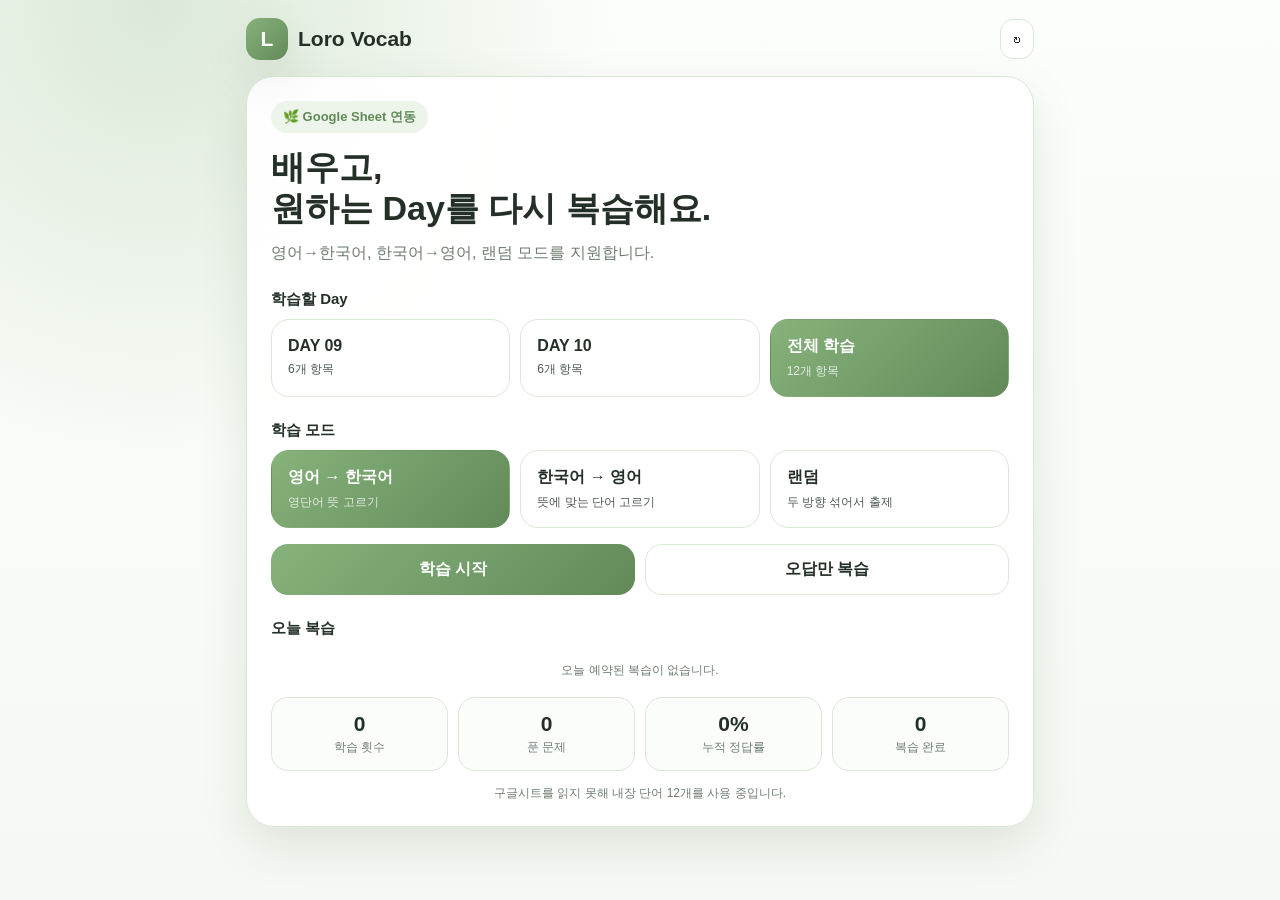
==== commit 7694c533: "Add files via upload" ====
--- a/index.html
+++ b/index.html
@@ -10,14 +10,17 @@
 <body>
   <main class="app">
     <header class="topbar">
-      <div class="brand"><div class="logo">L</div><span>Loro Vocab</span></div>
-      <button id="resetBtn" class="icon-btn" type="button" title="기록 초기화">↻</button>
+      <div class="brand">
+        <div class="logo">L</div>
+        <span>Loro Vocab</span>
+      </div>
+      <button id="resetBtn" class="icon-btn" type="button" aria-label="기록 초기화">↻</button>
     </header>
 
     <section id="home" class="panel">
       <div class="hero">
         <div class="pill">🌿 Google Sheet 연동</div>
-        <h1>학습하고,<br>원하는 Day를 예약 복습해요.</h1>
+        <h1>배우고,<br>원하는 Day를 다시 복습해요.</h1>
         <p>영어→한국어, 한국어→영어, 랜덤 모드를 지원합니다.</p>
       </div>
 
@@ -26,14 +29,17 @@
 
       <h2 class="section-title">학습 모드</h2>
       <div class="mode-grid">
-        <button class="mode-btn active" data-mode="en-ko" type="button">
-          <strong>영어 → 한국어</strong><span>영단어 뜻 고르기</span>
+        <button class="mode-btn" data-mode="en-ko" type="button">
+          <strong>영어 → 한국어</strong>
+          <span>영단어 뜻 고르기</span>
         </button>
         <button class="mode-btn" data-mode="ko-en" type="button">
-          <strong>한국어 → 영어</strong><span>뜻에 맞는 단어 고르기</span>
+          <strong>한국어 → 영어</strong>
+          <span>뜻에 맞는 단어 고르기</span>
         </button>
         <button class="mode-btn" data-mode="random" type="button">
-          <strong>랜덤</strong><span>두 방향 섞어서 출제</span>
+          <strong>랜덤</strong>
+          <span>두 방향 섞어서 출제</span>
         </button>
       </div>
 
@@ -51,12 +57,18 @@
         <div class="stat"><strong id="accuracy">0%</strong><span>누적 정답률</span></div>
         <div class="stat"><strong id="reviewDone">0</strong><span>복습 완료</span></div>
       </div>
+
       <div id="sheetStatus" class="status">구글시트에서 단어를 불러오는 중입니다…</div>
     </section>
 
     <section id="quiz" class="panel hidden">
-      <div class="progress-track"><div id="progress" class="progress-bar"></div></div>
-      <div class="quiz-meta"><span id="counter"></span><span id="score"></span></div>
+      <div class="progress-track">
+        <div id="progress" class="progress-bar"></div>
+      </div>
+      <div class="quiz-meta">
+        <span id="counter"></span>
+        <span id="score"></span>
+      </div>
 
       <div class="question-card">
         <div id="direction" class="direction"></div>
@@ -67,8 +79,8 @@
       <div id="options" class="options"></div>
       <div id="feedback" class="feedback" aria-live="polite"></div>
 
-      <button id="nextBtn" class="primary hidden full" type="button">다음 문제</button>
-      <button id="homeBtn" class="secondary full top-gap" type="button">학습 종료</button>
+      <button id="nextBtn" class="primary full hidden" type="button">다음 문제</button>
+      <button id="quitBtn" class="secondary full top-gap" type="button">학습 종료</button>
     </section>
 
     <section id="result" class="panel hidden">
--- a/style.css
+++ b/style.css
@@ -1,18 +1,29 @@
 :root{
-  --bg:#f5f8f3;--panel:#fff;--text:#243027;--muted:#6f7d72;
-  --line:#dbe7d7;--primary:#86B27B;--primary-dark:#628a59;
-  --soft:#edf5ea;--good:#2f7d4a;--bad:#c85d5d;
+  --bg:#f5f8f3;
+  --panel:#ffffff;
+  --text:#243027;
+  --muted:#6f7d72;
+  --line:#dbe7d7;
+  --primary:#86B27B;
+  --primary-dark:#628a59;
+  --soft:#edf5ea;
+  --good:#2f7d4a;
+  --bad:#c85d5d;
   --shadow:0 18px 45px rgba(65,92,59,.13)
 }
 *{box-sizing:border-box}
+html{background:var(--bg)}
 body{
-  margin:0;min-height:100vh;
+  margin:0;
+  min-height:100vh;
   font-family:-apple-system,BlinkMacSystemFont,"Segoe UI",Roboto,"Noto Sans KR",sans-serif;
   color:var(--text);
-  background:radial-gradient(circle at 12% 0%,rgba(134,178,123,.28),transparent 32%),
-             linear-gradient(180deg,#fcfefb 0%,var(--bg) 100%)
+  background:
+    radial-gradient(circle at 12% 0%,rgba(134,178,123,.28),transparent 32%),
+    linear-gradient(180deg,#fcfefb 0%,var(--bg) 100%)
 }
 button{font:inherit}
+button:disabled{cursor:default}
 .app{max-width:820px;margin:auto;padding:18px 16px 48px}
 .topbar{display:flex;justify-content:space-between;align-items:center;margin-bottom:16px}
 .brand{display:flex;align-items:center;gap:10px;font-weight:900;font-size:21px}
@@ -21,15 +32,23 @@
   background:linear-gradient(135deg,var(--primary),var(--primary-dark));
   color:#fff;box-shadow:var(--shadow)
 }
-.icon-btn{border:1px solid var(--line);background:#fff;border-radius:13px;padding:10px 12px;cursor:pointer}
+.icon-btn{
+  border:1px solid var(--line);background:#fff;border-radius:13px;
+  padding:10px 12px;cursor:pointer;color:var(--text)
+}
 .panel{
-  background:rgba(255,255,255,.96);border:1px solid var(--line);
-  border-radius:28px;padding:24px;box-shadow:var(--shadow)
+  background:rgba(255,255,255,.96);
+  border:1px solid var(--line);
+  border-radius:28px;
+  padding:24px;
+  box-shadow:var(--shadow)
 }
 .hidden{display:none!important}
 .pill{
-  display:inline-flex;background:var(--soft);color:var(--primary-dark);
-  border-radius:999px;padding:7px 12px;font-size:13px;font-weight:800;margin-bottom:14px
+  display:inline-flex;align-items:center;
+  background:var(--soft);color:var(--primary-dark);
+  border-radius:999px;padding:7px 12px;
+  font-size:13px;font-weight:800;margin-bottom:14px
 }
 .hero h1{font-size:34px;line-height:1.2;margin:0 0 10px}
 .hero p{margin:0;color:var(--muted);line-height:1.7}
@@ -47,20 +66,37 @@
 .day-btn strong,.mode-btn strong{display:block;font-size:16px;margin-bottom:4px}
 .day-btn span,.mode-btn span{font-size:12px;opacity:.8}
 .actions{display:grid;grid-template-columns:1fr 1fr;gap:10px;margin-top:16px}
-.primary,.secondary{border-radius:17px;padding:14px 16px;font-weight:900;cursor:pointer}
-.primary{border:0;background:linear-gradient(135deg,var(--primary),var(--primary-dark));color:#fff}
+.primary,.secondary{
+  border-radius:17px;padding:14px 16px;font-weight:900;cursor:pointer
+}
+.primary{
+  border:0;
+  background:linear-gradient(135deg,var(--primary),var(--primary-dark));
+  color:#fff
+}
 .secondary{border:1px solid var(--line);background:#fff;color:var(--text)}
-.full{width:100%}.top-gap{margin-top:10px}
+.full{width:100%}
+.top-gap{margin-top:10px}
 .stats{display:grid;grid-template-columns:repeat(4,1fr);gap:10px;margin-top:18px}
-.stat{background:#fbfdfb;border:1px solid var(--line);border-radius:17px;padding:14px;text-align:center}
+.stat{
+  background:#fbfdfb;border:1px solid var(--line);
+  border-radius:17px;padding:14px;text-align:center
+}
 .stat strong{display:block;font-size:21px}
 .stat span{display:block;font-size:12px;color:var(--muted);margin-top:3px}
 .status{margin-top:14px;color:var(--muted);font-size:12px;text-align:center}
 .review-list{display:grid;gap:10px}
 .review-card{display:flex;justify-content:space-between;align-items:center}
 .review-card small{display:block;color:var(--muted);margin-top:4px}
-.progress-track{height:10px;background:#edf3eb;border-radius:999px;overflow:hidden;margin-bottom:18px}
-.progress-bar{height:100%;width:0;background:linear-gradient(90deg,var(--primary),var(--primary-dark));transition:.25s}
+.progress-track{
+  height:10px;background:#edf3eb;border-radius:999px;
+  overflow:hidden;margin-bottom:18px
+}
+.progress-bar{
+  height:100%;width:0;
+  background:linear-gradient(90deg,var(--primary),var(--primary-dark));
+  transition:.25s
+}
 .quiz-meta{display:flex;justify-content:space-between;color:var(--muted);font-size:14px}
 .question-card{text-align:center;padding:30px 12px 20px}
 .direction{font-size:12px;color:var(--muted);margin-bottom:10px}
@@ -71,10 +107,11 @@
 }
 .options{display:grid;gap:11px}
 .option{
-  width:100%;text-align:left;border:1px solid var(--line);background:#fff;color:var(--text);
-  padding:16px;border-radius:17px;cursor:pointer;line-height:1.5
+  width:100%;text-align:left;border:1px solid var(--line);
+  background:#fff;color:var(--text);padding:16px;border-radius:17px;
+  cursor:pointer;line-height:1.5
 }
-.option:hover{border-color:var(--primary);background:#fbfdf9}
+.option:hover:not(:disabled){border-color:var(--primary);background:#fbfdf9}
 .option.correct{background:#e8f5e9;border-color:var(--good);color:#225b35}
 .option.wrong{background:#fff0f0;border-color:var(--bad);color:#8b3030}
 .feedback{min-height:30px;margin:16px 0 8px;text-align:center;font-weight:850}
@@ -82,13 +119,14 @@
 .result-sub{text-align:center;color:var(--muted);margin-bottom:20px}
 .checks{display:grid;grid-template-columns:repeat(3,1fr);gap:10px;margin:12px 0}
 .checks label{
-  border:1px solid var(--line);background:#fff;border-radius:14px;padding:12px;
-  display:flex;gap:8px;align-items:center
+  border:1px solid var(--line);background:#fff;border-radius:14px;
+  padding:12px;display:flex;gap:8px;align-items:center
 }
 .wrong-list{display:grid;gap:9px;margin:14px 0 18px}
 .wrong-item{
-  display:grid;grid-template-columns:1fr auto;gap:10px;border:1px solid var(--line);
-  background:#fff;border-radius:15px;padding:12px 14px
+  display:grid;grid-template-columns:1fr auto;gap:10px;
+  border:1px solid var(--line);background:#fff;border-radius:15px;
+  padding:12px 14px
 }
 .wrong-main strong{display:block}
 .wrong-main small{color:var(--primary-dark);font-weight:800}
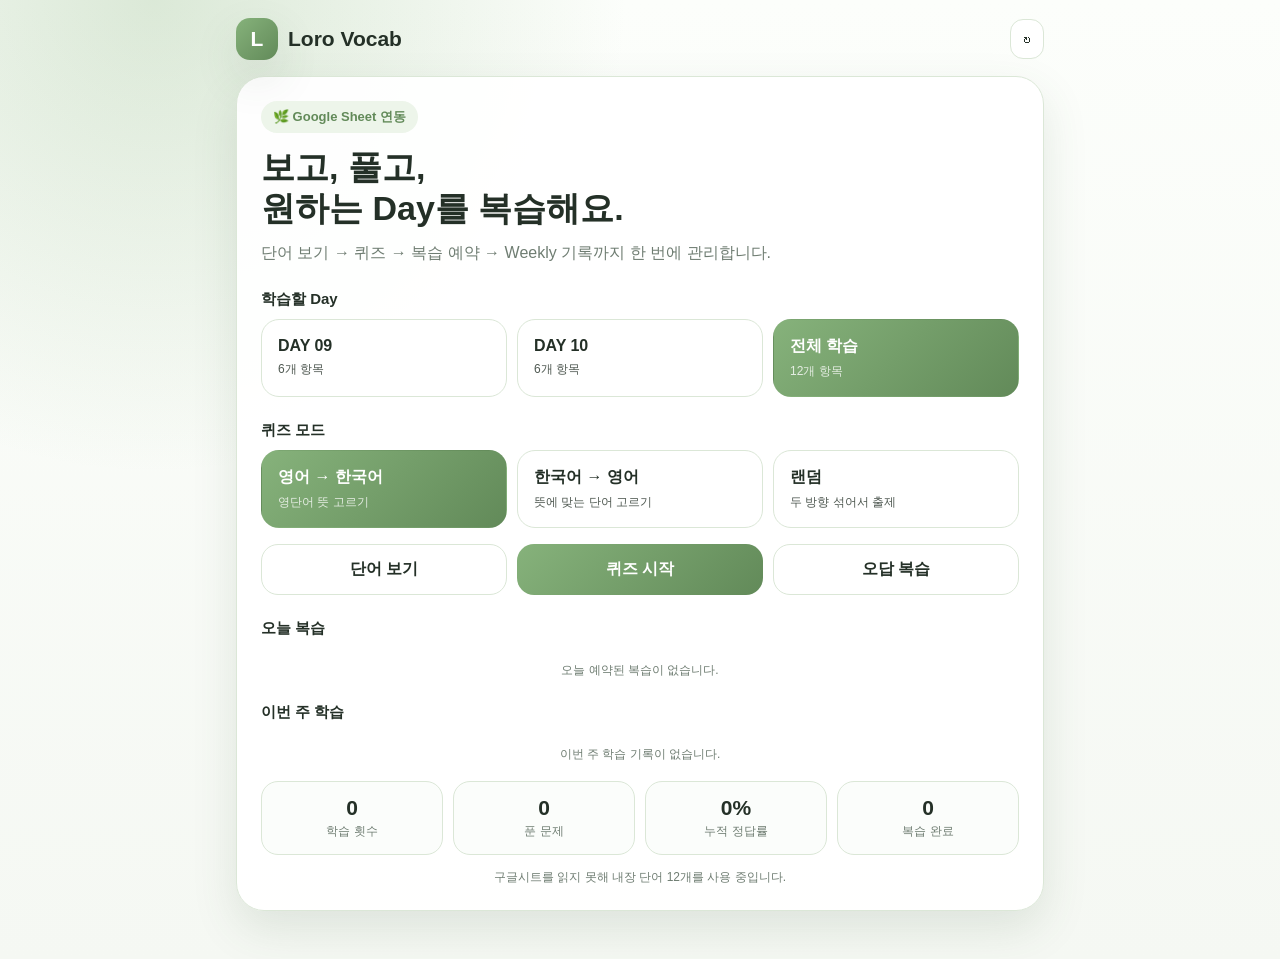
==== commit d8ba606c: "Add files via upload" ====
--- a/index.html
+++ b/index.html
@@ -20,14 +20,14 @@
     <section id="home" class="panel">
       <div class="hero">
         <div class="pill">🌿 Google Sheet 연동</div>
-        <h1>배우고,<br>원하는 Day를 다시 복습해요.</h1>
-        <p>영어→한국어, 한국어→영어, 랜덤 모드를 지원합니다.</p>
+        <h1>보고, 풀고,<br>원하는 Day를 복습해요.</h1>
+        <p>단어 보기 → 퀴즈 → 복습 예약 → Weekly 기록까지 한 번에 관리합니다.</p>
       </div>
 
       <h2 class="section-title">학습할 Day</h2>
       <div id="dayGrid" class="day-grid"></div>
 
-      <h2 class="section-title">학습 모드</h2>
+      <h2 class="section-title">퀴즈 모드</h2>
       <div class="mode-grid">
         <button class="mode-btn" data-mode="en-ko" type="button">
           <strong>영어 → 한국어</strong>
@@ -43,13 +43,17 @@
         </button>
       </div>
 
-      <div class="actions">
-        <button id="startBtn" class="primary" type="button">학습 시작</button>
-        <button id="wrongBtn" class="secondary" type="button">오답만 복습</button>
+      <div class="actions three">
+        <button id="viewBtn" class="secondary" type="button">단어 보기</button>
+        <button id="startBtn" class="primary" type="button">퀴즈 시작</button>
+        <button id="wrongBtn" class="secondary" type="button">오답 복습</button>
       </div>
 
       <h2 class="section-title">오늘 복습</h2>
       <div id="reviewList" class="review-list"></div>
+
+      <h2 class="section-title">이번 주 학습</h2>
+      <div id="weeklyList" class="weekly-list"></div>
 
       <div class="stats">
         <div class="stat"><strong id="plays">0</strong><span>학습 횟수</span></div>
@@ -59,6 +63,26 @@
       </div>
 
       <div id="sheetStatus" class="status">구글시트에서 단어를 불러오는 중입니다…</div>
+    </section>
+
+    <section id="viewer" class="panel hidden">
+      <div class="quiz-meta">
+        <span id="viewerCounter"></span>
+        <span id="viewerDay"></span>
+      </div>
+
+      <div class="viewer-card">
+        <div id="viewerWord" class="viewer-word"></div>
+        <div id="viewerPos" class="pos-badge"></div>
+        <div id="viewerMeaning" class="viewer-meaning"></div>
+      </div>
+
+      <div class="viewer-actions">
+        <button id="prevCardBtn" class="secondary" type="button">← 이전</button>
+        <button id="nextCardBtn" class="primary" type="button">다음 →</button>
+      </div>
+      <button id="viewerQuizBtn" class="secondary full top-gap" type="button">이 Day 퀴즈 시작</button>
+      <button id="viewerHomeBtn" class="secondary full top-gap" type="button">메인으로</button>
     </section>
 
     <section id="quiz" class="panel hidden">
--- a/style.css
+++ b/style.css
@@ -24,7 +24,7 @@
 }
 button{font:inherit}
 button:disabled{cursor:default}
-.app{max-width:820px;margin:auto;padding:18px 16px 48px}
+.app{max-width:840px;margin:auto;padding:18px 16px 48px}
 .topbar{display:flex;justify-content:space-between;align-items:center;margin-bottom:16px}
 .brand{display:flex;align-items:center;gap:10px;font-weight:900;font-size:21px}
 .logo{
@@ -66,6 +66,7 @@
 .day-btn strong,.mode-btn strong{display:block;font-size:16px;margin-bottom:4px}
 .day-btn span,.mode-btn span{font-size:12px;opacity:.8}
 .actions{display:grid;grid-template-columns:1fr 1fr;gap:10px;margin-top:16px}
+.actions.three{grid-template-columns:repeat(3,1fr)}
 .primary,.secondary{
   border-radius:17px;padding:14px 16px;font-weight:900;cursor:pointer
 }
@@ -85,9 +86,16 @@
 .stat strong{display:block;font-size:21px}
 .stat span{display:block;font-size:12px;color:var(--muted);margin-top:3px}
 .status{margin-top:14px;color:var(--muted);font-size:12px;text-align:center}
-.review-list{display:grid;gap:10px}
+.review-list,.weekly-list{display:grid;gap:10px}
 .review-card{display:flex;justify-content:space-between;align-items:center}
 .review-card small{display:block;color:var(--muted);margin-top:4px}
+.weekly-item{
+  border:1px solid var(--line);background:#fff;border-radius:16px;
+  padding:14px;display:grid;grid-template-columns:100px 1fr auto;gap:12px;align-items:center
+}
+.weekly-item strong{font-size:14px}
+.weekly-days{color:var(--muted);font-size:14px;line-height:1.5}
+.weekly-rate{font-weight:900;color:var(--primary-dark)}
 .progress-track{
   height:10px;background:#edf3eb;border-radius:999px;
   overflow:hidden;margin-bottom:18px
@@ -131,11 +139,22 @@
 .wrong-main strong{display:block}
 .wrong-main small{color:var(--primary-dark);font-weight:800}
 .wrong-item span{text-align:right;color:var(--muted);font-size:14px}
+.viewer-card{
+  margin:24px 0;padding:34px 20px;border-radius:24px;
+  background:linear-gradient(180deg,#fbfdfb 0%,var(--soft) 100%);
+  border:1px solid var(--line);text-align:center;min-height:320px;
+  display:flex;flex-direction:column;justify-content:center;align-items:center
+}
+.viewer-word{font-size:clamp(38px,8vw,64px);font-weight:900;word-break:break-word}
+.viewer-meaning{margin-top:24px;font-size:24px;font-weight:800;line-height:1.6;white-space:pre-line}
+.viewer-actions{display:grid;grid-template-columns:1fr 1fr;gap:10px}
 @media(max-width:620px){
-  .day-grid,.mode-grid,.actions,.checks{grid-template-columns:1fr}
+  .day-grid,.mode-grid,.actions,.actions.three,.checks{grid-template-columns:1fr}
   .stats{grid-template-columns:repeat(2,1fr)}
   .panel{padding:18px;border-radius:22px}
   .hero h1{font-size:29px}
   .wrong-item{grid-template-columns:1fr}
   .wrong-item span{text-align:left}
+  .weekly-item{grid-template-columns:1fr}
+  .viewer-actions{grid-template-columns:1fr 1fr}
 }
